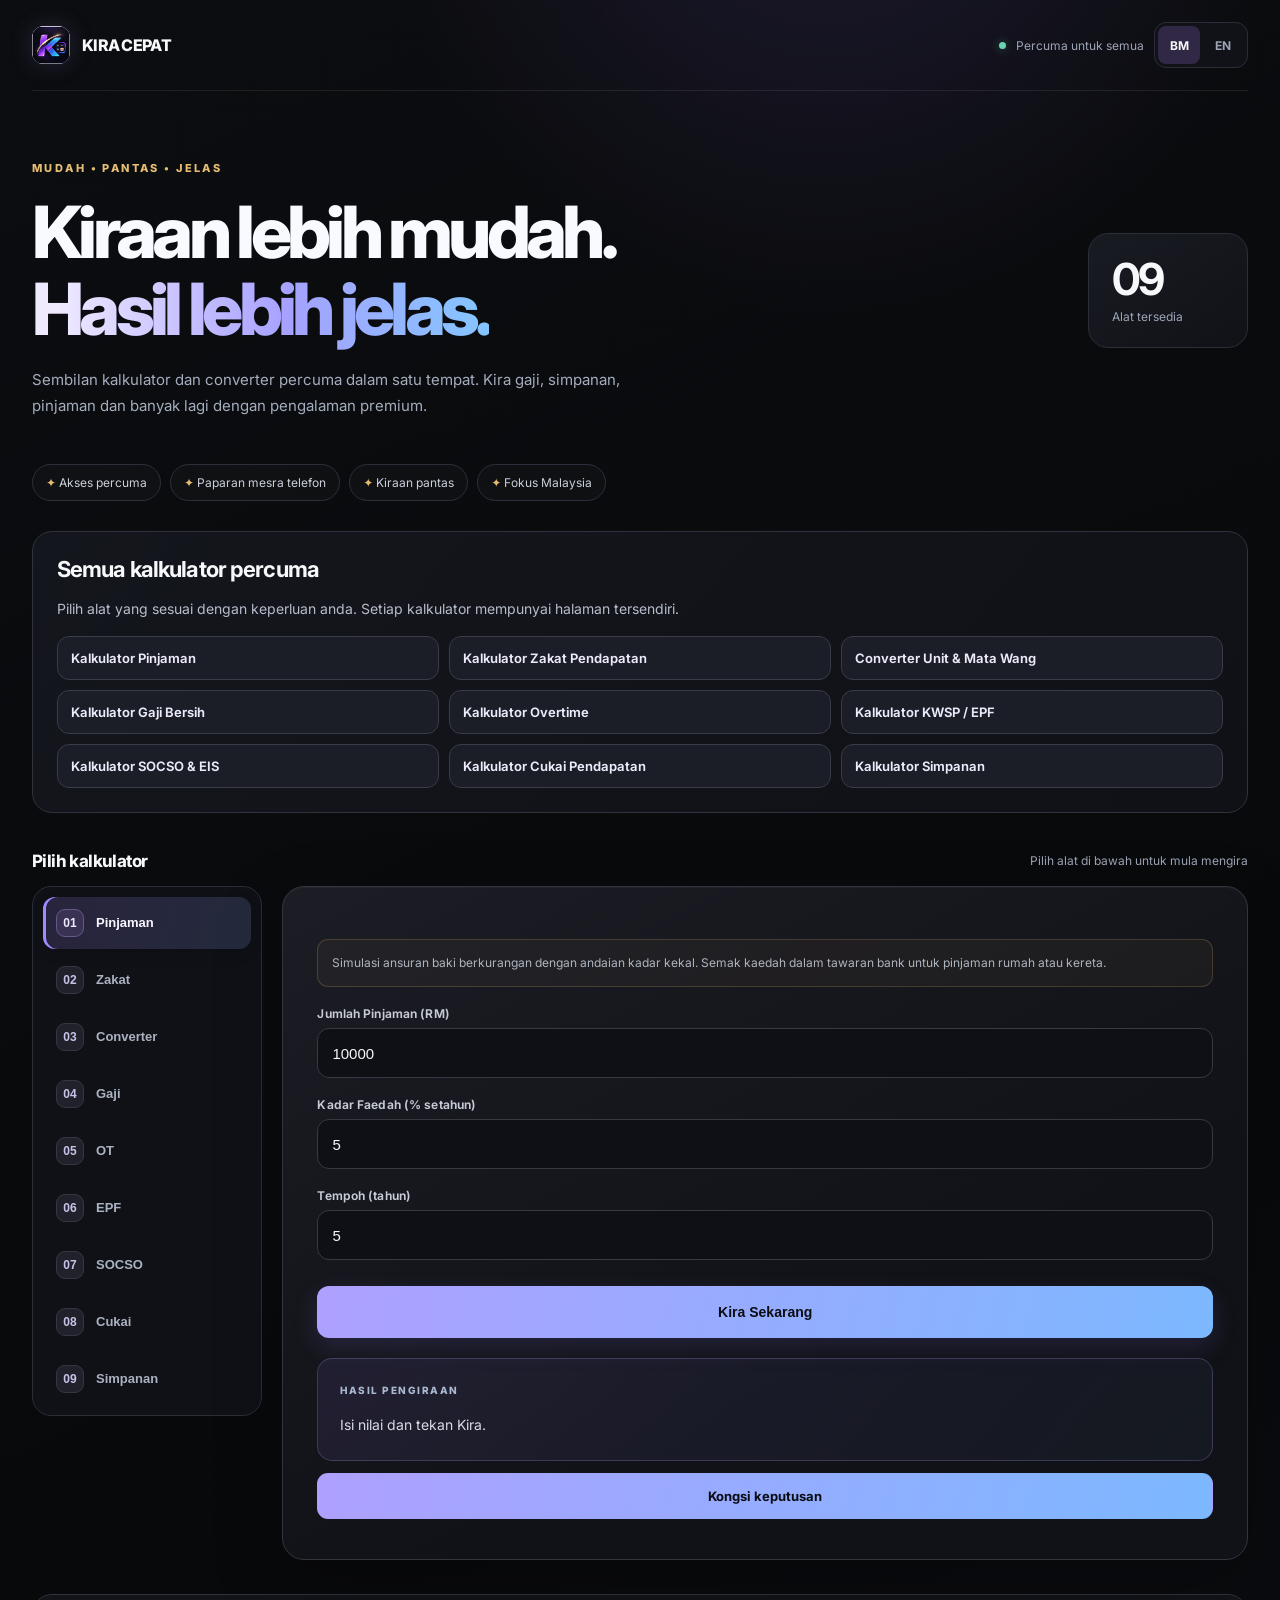
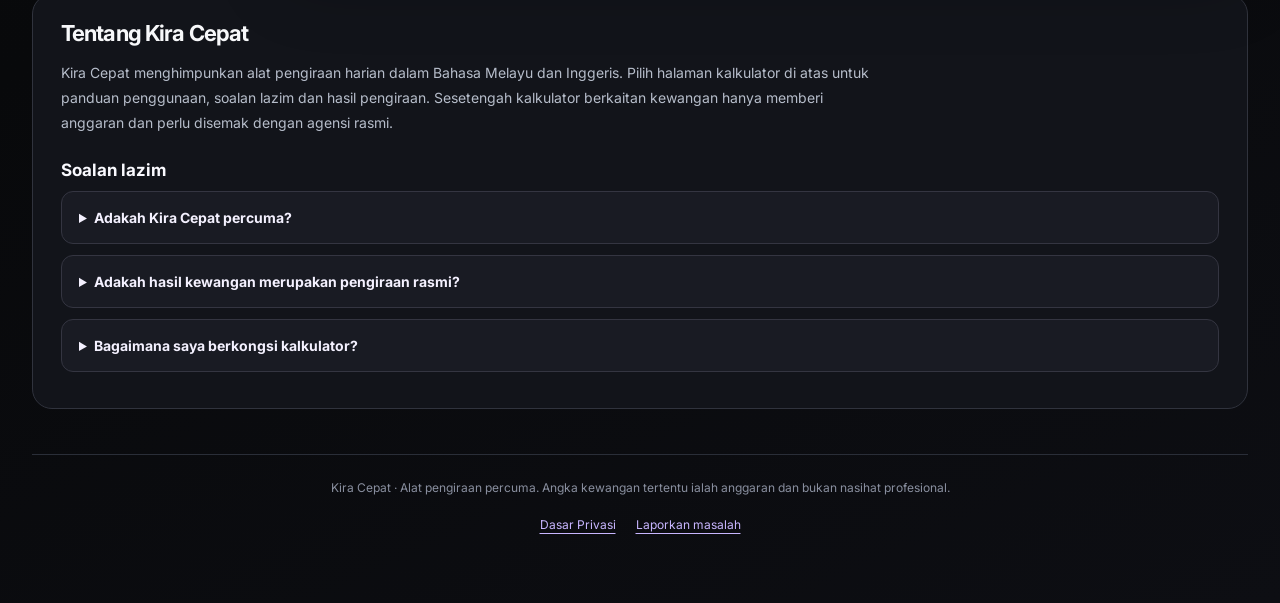
==== index.html @ 45f027a8 "Use full-width layout and add Malay and English interface" ====
<!DOCTYPE html>
<html lang="ms">
<head>
<meta charset="UTF-8">
<meta name="viewport" content="width=device-width, initial-scale=1.0">
<title>Kira Cepat – 9 Kalkulator Malaysia Percuma | Gaji, KWSP &amp; Zakat</title>
<meta name="description" content="Kira Cepat menyediakan sembilan kalkulator percuma untuk pinjaman, gaji, OT, KWSP, SOCSO/EIS, zakat, cukai, simpanan dan converter.">
<meta name="keywords" content="kalkulator pinjaman, kalkulator zakat, converter unit, tukar mata wang, kira cepat">
<meta name="google-site-verification" content="W0jRa2Sy0OZ_iIiEbsTv875YhH2PZyrsbzebYxs9F0s" />
<meta property="og:title" content="Kira Cepat – 9 Kalkulator Malaysia Percuma | Gaji, KWSP &amp; Zakat">
<meta property="og:description" content="Kira Cepat menyediakan sembilan kalkulator percuma untuk pinjaman, gaji, OT, KWSP, SOCSO/EIS, zakat, cukai, simpanan dan converter.">
<link rel="icon" type="image/png" sizes="64x64" href="favicon.png?v=2">
<link rel="apple-touch-icon" href="/favicon.png?v=2">

<meta name="theme-color" content="#08090b">
<link rel="preconnect" href="https://fonts.googleapis.com">
<link href="https://fonts.googleapis.com/css2?family=Inter:wght@400;600;700;800&display=swap" rel="stylesheet">
<style>
  * { box-sizing:border-box; }
  body { font-family:'Inter',system-ui,sans-serif; background: radial-gradient(1200px 600px at 20% -10%, #1e3a8a 0%, transparent 60%), radial-gradient(900px 500px at 90% 10%, #7c3aed 0%, transparent 55%), #0b1020; color:#e5e7eb; margin:0; min-height:100vh; padding:40px 20px; }
  .wrap { max-width:560px; margin:auto; }
  h1 { text-align:center; font-size:26px; font-weight:800; margin:0 0 6px; background:linear-gradient(90deg,#60a5fa,#a78bfa,#f472b6); -webkit-background-clip:text; background-clip:text; color:transparent; }
  .sub { text-align:center; color:#9ca3af; margin-bottom:20px; font-size:14px; }
  .tabs { display:flex; gap:6px; background:rgba(255,255,255,.05); padding:6px; border-radius:14px; margin-bottom:20px; backdrop-filter:blur(8px); flex-wrap:wrap; }
  .tab { flex:1; min-width:80px; background:transparent; color:#9ca3af; border:none; padding:9px 6px; border-radius:10px; cursor:pointer; font-weight:600; font-size:13px; transition:.2s; }
  .tab.active { background:linear-gradient(135deg,#3b82f6,#8b5cf6); color:#fff; box-shadow:0 4px 14px rgba(59,130,246,.4); }
  .card { background:rgba(255,255,255,.06); border:1px solid rgba(255,255,255,.1); padding:24px; border-radius:18px; backdrop-filter:blur(12px); box-shadow:0 20px 40px rgba(0,0,0,.3); }
  label { display:block; margin-top:12px; color:#cbd5e1; font-size:13px; font-weight:600; }
  input, select { width:100%; padding:11px 14px; border-radius:10px; border:1px solid rgba(255,255,255,.12); background:rgba(0,0,0,.3); color:#fff; margin-top:6px; font-size:15px; }
  input:focus, select:focus { outline:none; border-color:#60a5fa; box-shadow:0 0 0 3px rgba(96,165,250,.2); }
  button.calc { margin-top:18px; width:100%; background:linear-gradient(135deg,#22c55e,#16a34a); color:#fff; border:none; padding:13px; border-radius:12px; cursor:pointer; font-size:15px; font-weight:700; box-shadow:0 8px 20px rgba(34,197,94,.35); }
  .result { margin-top:18px; padding:16px; border-radius:12px; background:rgba(250,204,21,.08); border:1px solid rgba(250,204,21,.25); font-size:15px; line-height:1.7; }
  .result b { color:#facc15; font-size:20px; }
  .hidden { display:none; }
  .row { display:flex; gap:8px; }
  .row > * { flex:1; }
  footer { text-align:center; margin-top:30px; color:#64748b; font-size:12px; }

  .wrap { max-width:760px; }
  .tabs { gap:7px; }
  .tab { min-width:90px; flex:1 1 100px; min-height:42px; }
  .card h2 {font-size:18px; margin:0 0 10px; color:#f8fafc;}
  .v2-note {font-size:12px; line-height:1.65; color:#aebbd0; margin:16px 0 0;}
  .v2-note a {color:#93c5fd;}
  .error {color:#fca5a5;}
  .result strong {color:#fde68a;}
  @media(max-width:480px){body{padding:22px 12px}.card{padding:18px}.tabs{gap:5px}.tab{min-width:81px;font-size:12px;padding:10px 5px}}

  .v2-copy{margin-top:10px;display:inline-flex;align-items:center;justify-content:center;background:rgba(96,165,250,.14);border:1px solid rgba(96,165,250,.45);color:#bfdbfe;padding:10px 14px;border-radius:10px;font:600 13px Inter,system-ui,sans-serif;cursor:pointer;min-height:40px}
  .v2-copy:hover,.v2-copy:focus-visible{background:rgba(96,165,250,.25);outline:2px solid #60a5fa;outline-offset:2px}
  .tab:focus-visible,.calc:focus-visible{outline:2px solid #f8fafc;outline-offset:2px}
</style>
<link rel="stylesheet" href="premium-v3.css">
<link rel="stylesheet" href="premium-v3-1.css">
<link rel="canonical" href="https://openpdfstudio98.github.io/kira-cepat/">
<meta property="og:type" content="website">
<meta property="og:url" content="https://openpdfstudio98.github.io/kira-cepat/">
<meta name="robots" content="index,follow">
<link rel="stylesheet" href="seo-v4.css">
</head>
<body>
<div class="wrap">
<header class="topbar">
  <a href="./" class="brand" aria-label="Kira Cepat — halaman utama"><span class="brand-mark" aria-hidden="true"><img src="favicon.png?v=2" alt="" width="38" height="38" style="width:38px;height:38px;border-radius:12px;display:block"></span>KIRA CEPAT</a>
  <div class="topbar-right"><span class="status-dot" aria-hidden="true"></span> <span class="topbar-caption">Percuma untuk semua</span><div class="language-switch" role="group" aria-label="Bahasa paparan" data-language-switch hidden><button type="button" lang="ms" data-lang="ms" aria-pressed="true">BM</button><button type="button" lang="en" data-lang="en" aria-pressed="false">EN</button></div></div>
</header>
<section class="hero" aria-labelledby="hero-title">
  <div>
    <div class="eyebrow">MUDAH • PANTAS • JELAS</div>
    <h1 id="hero-title">Kiraan lebih mudah.<br><span>Hasil lebih jelas.</span></h1>
    <p class="sub">Sembilan kalkulator dan converter percuma dalam satu tempat. Kira gaji, simpanan, pinjaman dan banyak lagi dengan pengalaman premium.</p>
  </div>
  <aside class="hero-stats" aria-label="Jumlah kalkulator"><strong>09</strong><span>Alat tersedia</span></aside>
</section>
<div class="feature-strip" aria-label="Kelebihan"><span><b>✦</b> Akses percuma</span><span><b>✦</b> Paparan mesra telefon</span><span><b>✦</b> Kiraan pantas</span><span><b>✦</b> Fokus Malaysia</span></div>
<section class="seo-directory" aria-labelledby="tools-heading"><h2 id="tools-heading">Semua kalkulator percuma</h2><p>Pilih alat yang sesuai dengan keperluan anda. Setiap kalkulator mempunyai halaman tersendiri.</p><div class="seo-grid"><a href="kalkulator-pinjaman/">Kalkulator Pinjaman</a><a href="kalkulator-zakat-pendapatan/">Kalkulator Zakat Pendapatan</a><a href="converter-unit-mata-wang/">Converter Unit &amp; Mata Wang</a><a href="kalkulator-gaji-bersih/">Kalkulator Gaji Bersih</a><a href="kalkulator-overtime/">Kalkulator Overtime</a><a href="kalkulator-kwsp-epf/">Kalkulator KWSP / EPF</a><a href="kalkulator-socso-eis/">Kalkulator SOCSO &amp; EIS</a><a href="kalkulator-cukai-pendapatan/">Kalkulator Cukai Pendapatan</a><a href="kalkulator-simpanan/">Kalkulator Simpanan</a></div></section>
<div class="workspace-heading"><h2>Pilih kalkulator</h2><p>Pilih alat di bawah untuk mula mengira</p></div>
<main class="workspace">
<nav class="tabs" aria-label="Senarai kalkulator">
  <button type="button" class="tab active" onclick="show('loan')"><span class="tab-icon" aria-hidden="true">01</span>Pinjaman</button>
  <button type="button" class="tab" onclick="show('zakat')"><span class="tab-icon" aria-hidden="true">02</span>Zakat</button>
  <button type="button" class="tab" onclick="show('conv')"><span class="tab-icon" aria-hidden="true">03</span>Converter</button>
</nav>
<div class="workspace-content">

<div id="loan" class="card">
  <p class="v2-note">Simulasi ansuran baki berkurangan dengan andaian kadar kekal. Semak kaedah dalam tawaran bank untuk pinjaman rumah atau kereta.</p>
  <label>Jumlah Pinjaman (RM)</label>
  <input id="l_amt" type="number" value="10000">
  <label>Kadar Faedah (% setahun)</label>
  <input id="l_rate" type="number" value="5" step="0.1">
  <label>Tempoh (tahun)</label>
  <input id="l_years" type="number" value="5">
  <button class="calc" onclick="calcLoan()">Kira Sekarang</button>
  <div class="result" id="l_res">Isi nilai dan tekan Kira.</div>
</div>

<div id="zakat" class="card hidden">
  <label>Pendapatan Bulanan (RM)</label>
  <input id="z_inc" type="number" value="5000">
  <label>Nisab Tahunan (RM)</label>
  <input id="z_nisab" type="number" value="30686">
  <button class="calc" onclick="calcZakat()">Kira Zakat</button>
  <div class="result" id="z_res">Isi nilai dan tekan Kira.</div>
</div>

<div id="conv" class="card hidden">
  <label>Jenis</label>
  <select id="c_type">
    <option value="len">Panjang</option>
    <option value="wgt">Berat</option>
    <option value="tmp">Suhu</option>
    <option value="cur">Mata Wang</option>
  </select>
  <div class="row">
    <div>
      <label>Dari</label>
      <select id="c_from"></select>
    </div>
    <div>
      <label>Ke</label>
      <select id="c_to"></select>
    </div>
  </div>
  <label>Nilai</label>
  <input id="c_val" type="number" value="1">
  <button class="calc" onclick="calcConv()">Tukar</button>
  <div class="result" id="c_res">Isi nilai dan tekan Tukar.</div>
  <p class="v2-note" id="c_credit" hidden><a href="https://www.exchangerate-api.com">Rates By Exchange Rate API</a> · Kadar rujukan harian.</p>
</div>

</div>
</main>
<section class="seo-article"><h2>Tentang Kira Cepat</h2><p>Kira Cepat menghimpunkan alat pengiraan harian dalam Bahasa Melayu dan Inggeris. Pilih halaman kalkulator di atas untuk panduan penggunaan, soalan lazim dan hasil pengiraan. Sesetengah kalkulator berkaitan kewangan hanya memberi anggaran dan perlu disemak dengan agensi rasmi.</p><h3>Soalan lazim</h3><details><summary>Adakah Kira Cepat percuma?</summary><p>Ya, sembilan alat yang disenaraikan boleh digunakan tanpa bayaran.</p></details><details><summary>Adakah hasil kewangan merupakan pengiraan rasmi?</summary><p>Tidak semestinya. Kadar, kategori dan kelayakan sebenar boleh berbeza; semak sumber rasmi sebelum menggunakan angka untuk urusan penting.</p></details><details><summary>Bagaimana saya berkongsi kalkulator?</summary><p>Buka halaman kalkulator berkenaan dan salin alamat URL atau gunakan fungsi perkongsian yang tersedia.</p></details></section>
<footer>Kira Cepat · Alat pengiraan percuma. Angka kewangan tertentu ialah anggaran dan bukan nasihat profesional.<nav class="footer-links" aria-label="Maklumat laman"><a href="./privasi/">Dasar Privasi</a><a href="https://github.com/openpdfstudio98/kira-cepat/issues">Laporkan masalah</a></nav></footer>
</div>

<script>
function show(t){
  document.getElementById('loan').classList.toggle('hidden', t!=='loan');
  document.getElementById('zakat').classList.toggle('hidden', t!=='zakat');
  document.getElementById('conv').classList.toggle('hidden', t!=='conv');
  const tabs=document.querySelectorAll('.tab');
  tabs[0].classList.toggle('active', t==='loan');
  tabs[1].classList.toggle('active', t==='zakat');
  tabs[2].classList.toggle('active', t==='conv');
}
function calcLoan(){
  const P=+document.getElementById('l_amt').value;
  const r=+document.getElementById('l_rate').value/100/12;
  const n=+document.getElementById('l_years').value*12;
  if(!Number.isFinite(P)||!Number.isFinite(r)||!Number.isFinite(n)||P<=0||r<0||n<=0){ document.getElementById('l_res').textContent='Sila isi jumlah dan tempoh positif, serta kadar faedah tidak negatif.'; return; }
  const m = r===0 ? P/n : P*r*Math.pow(1+r,n)/(Math.pow(1+r,n)-1);
  const total=m*n;
  document.getElementById('l_res').innerHTML = 'Bayaran bulanan: <b>RM '+m.toFixed(2)+'</b><br>Jumlah bayar: RM '+total.toFixed(2)+'<br>Total faedah: RM '+(total-P).toFixed(2);
}
function calcZakat(){
  const inc=+document.getElementById('z_inc').value*12;
  const nisab=+document.getElementById('z_nisab').value;
  if(!Number.isFinite(inc)||!Number.isFinite(nisab)||inc<0||nisab<0){ document.getElementById('z_res').textContent='Sila isi nilai pendapatan dan nisab yang sah.'; return; }
  if(inc<nisab){ document.getElementById('z_res').innerHTML='Pendapatan tahunan kurang nisab. Tiada zakat pendapatan.'; return; }
  const zakat=inc*0.025;
  document.getElementById('z_res').innerHTML='Zakat pendapatan (2.5%): <b>RM '+zakat.toFixed(2)+'</b>';
}
</script>
<script src="calc-core-v45.js" defer></script>
<script src="legacy-v45.js" defer></script>
<script src="converter-v45.js" defer></script>
<script src="ultimate-v2.js" defer></script>
<script src="premium-v3-1.js" defer></script>
<script src="language.js" defer></script>
</body>
</html>
---- premium-v3.css ----
/* Kira Cepat Ultimate V3 — Premium Black Design System */
:root{color-scheme:dark;--kc-bg:#08090b;--kc-surface:#101217;--kc-surface2:#171a21;--kc-ink:#f7f8fa;--kc-muted:#9ca4b5;--kc-line:#2a2e38;--kc-accent:#9e8cff;--kc-accent2:#68b7ff;--kc-gold:#e5bd72}
*{box-sizing:border-box}
html{scroll-behavior:smooth}
body{margin:0;min-height:100vh;padding:0 clamp(24px,2.5vw,48px) 56px;background:radial-gradient(ellipse 45% 28% at 65% -8%,rgba(125,100,224,.16),transparent 80%),linear-gradient(155deg,#0c0d10 0%,#08090b 60%,#0d0e13 100%);color:var(--kc-ink);font-family:'Inter',system-ui,sans-serif;-webkit-font-smoothing:antialiased}
body:before{position:fixed;content:"";inset:0;pointer-events:none;opacity:.09;background-image:radial-gradient(rgba(255,255,255,.34) .5px,transparent .5px);background-size:9px 9px;mask-image:linear-gradient(to bottom,black,transparent 75%)}
.wrap{width:100%;max-width:none;margin:auto;position:relative}
.topbar{display:flex;align-items:center;justify-content:space-between;gap:20px;border-bottom:1px solid rgba(255,255,255,.085);padding:22px 0}
.brand{display:flex;align-items:center;gap:12px;text-decoration:none;color:var(--kc-ink);font-size:16px;font-weight:800;letter-spacing:-.045em}
.brand-mark{display:grid;place-items:center;height:38px;width:38px;border-radius:12px;color:#09090c;background:linear-gradient(145deg,#dfd7ff,#a2a2ff);font-size:21px;box-shadow:0 0 24px rgba(155,137,244,.18)}
.topbar-right{display:flex;align-items:center;gap:10px;color:var(--kc-muted);font-size:12px}
.status-dot{height:7px;width:7px;border-radius:50%;background:#67d5ae;box-shadow:0 0 10px rgba(103,213,174,.42)}
.topbar-tag{border:1px solid var(--kc-line);border-radius:100px;padding:8px 12px;color:#c3c8d3}
.hero{padding:70px 0 44px;display:grid;grid-template-columns:minmax(0,1fr) auto;gap:20px;align-items:center}
.eyebrow{text-transform:uppercase;font-size:11px;font-weight:800;letter-spacing:.22em;color:var(--kc-gold);margin-bottom:18px}
h1{margin:0;max-width:780px;font-size:clamp(40px,6vw,72px);font-weight:800;line-height:1.07;letter-spacing:-.065em;text-align:left;color:#f9faff;background:none;-webkit-text-fill-color:initial}
h1 span{background:linear-gradient(90deg,#f0eaff 5%,#a6a1ff 56%,#84c6ff);background-clip:text;-webkit-background-clip:text;-webkit-text-fill-color:transparent}
.sub{margin:20px 0 0;max-width:590px;color:#a4adbd;font-size:15px;line-height:1.75;text-align:left}
.hero-stats{min-width:160px;display:flex;flex-direction:column;align-items:flex-start;gap:8px;padding:23px;border-radius:20px;border:1px solid var(--kc-line);background:linear-gradient(145deg,#191b23,#111217)}
.hero-stats strong{font-size:44px;letter-spacing:-.06em;line-height:1;color:var(--kc-ink)}
.hero-stats span{color:var(--kc-muted);font-size:12px}
.feature-strip{display:flex;flex-wrap:wrap;gap:9px;margin-bottom:30px}
.feature-strip span{padding:10px 13px;border-radius:100px;border:1px solid #2c303b;background:rgba(255,255,255,.025);font-size:12px;color:#cbd0dc}
.feature-strip b{color:var(--kc-gold);font-weight:800}
.workspace-heading{display:flex;align-items:center;justify-content:space-between;gap:12px;margin:0 0 15px}
.workspace-heading h2{font-size:17px;font-weight:750;letter-spacing:-.035em;margin:0}
.workspace-heading p{font-size:12px;color:var(--kc-muted);margin:0}
.workspace{display:grid;grid-template-columns:clamp(220px,18vw,300px) minmax(0,1fr);gap:20px;align-items:start}
.tabs{display:flex;flex-direction:column;flex-wrap:nowrap;gap:5px;position:sticky;top:18px;margin:0;padding:10px;border-radius:19px;border:1px solid var(--kc-line);background:rgba(17,19,25,.94);backdrop-filter:blur(18px)}
.tab{display:flex;align-items:center;gap:12px;flex:initial;min-width:0;width:100%;min-height:48px;padding:12px 13px;border:none;border-radius:12px;color:#aab2c0;background:transparent;font-size:13px;font-weight:650;text-align:left;cursor:pointer;transition:background .18s ease,color .18s ease,transform .18s ease,box-shadow .18s ease}
.tab:hover{color:#f5f5fa;background:#23252f;transform:translateX(2px)}
.tab.active{background:linear-gradient(100deg,#28243d,#242a3c);color:#f8f7ff;box-shadow:inset 3px 0 0 var(--kc-accent),0 5px 14px rgba(0,0,0,.12)}
.tab-icon{display:grid;place-items:center;width:28px;height:28px;flex:none;border:1px solid #373743;background:#21212b;border-radius:9px;color:#c6c3e8;font-weight:800;font-size:12px}
.tab.active .tab-icon{color:#efebff;background:#393253;border-color:#65598c}
.workspace-content{min-width:0}
.card{min-height:420px;border-radius:22px;padding:32px 34px 30px;background:linear-gradient(152deg,rgba(29,30,38,.96),rgba(17,18,23,.99) 66%);border:1px solid #34343d;box-shadow:0 24px 70px rgba(0,0,0,.22),inset 0 1px 0 rgba(255,255,255,.04);backdrop-filter:none;animation:kcEnter .28s ease both}
.card.hidden{display:none}
.card h2{font-size:24px;letter-spacing:-.05em;line-height:1.25;margin:0 0 22px;color:#f8f8fc}
.card label{font-size:12px;letter-spacing:.01em;color:#c7cbd6;margin-top:19px;margin-bottom:7px;font-weight:650}
.card input,.card select{appearance:auto;display:block;width:100%;min-height:50px;border:1px solid #353943;border-radius:12px;padding:12px 14px;margin:0;background:#0e1015;color:#f7f8fb;font-size:15px;transition:border-color .2s ease,box-shadow .2s ease}
.card input:hover,.card select:hover{border-color:#535564}
.card input:focus-visible,.card select:focus-visible{outline:none;border-color:#9c8fe9;box-shadow:0 0 0 3px rgba(158,140,255,.17)}
.card .row{gap:14px}
.card button.calc{width:100%;min-height:52px;margin-top:26px;border:none;border-radius:12px;background:linear-gradient(105deg,#aea0ff,#7cb8ff);color:#0b0d13;font-size:14px;font-weight:800;cursor:pointer;box-shadow:0 9px 25px rgba(123,114,229,.17);transition:transform .16s ease,filter .16s ease,box-shadow .16s ease}
.card button.calc:hover{filter:brightness(1.1);transform:translateY(-1px);box-shadow:0 14px 30px rgba(123,114,229,.22)}
.card button.calc:active{transform:translateY(1px)}
.result{position:relative;overflow-wrap:anywhere;margin-top:20px;padding:22px;border-radius:15px;background:linear-gradient(130deg,rgba(145,120,239,.10),rgba(100,160,229,.05));border:1px solid rgba(160,151,226,.25);font-size:14px;line-height:1.95;color:#d8dce7}
.result:before{content:"HASIL PENGIRAAN";display:block;font-size:10px;font-weight:800;letter-spacing:.15em;color:#aab9d2;margin-bottom:10px}
.result b{display:inline-block;color:#f7f2ff;font-weight:800;font-size:clamp(20px,3.1vw,28px);letter-spacing:-.035em}
.result strong{color:#c5baff}
.card .v2-note{padding:13px 14px;border-radius:11px;border:1px solid rgba(226,185,115,.20);background:rgba(226,185,115,.045);color:#adb4c0;font-size:12px;line-height:1.7;margin:20px 0 0}
.v2-note a{color:#c8b6ff;text-underline-offset:3px}
.v2-copy{width:100%;margin-top:12px;padding:12px 14px;min-height:44px;border:1px solid #424557;border-radius:11px;background:#232430;color:#dedafc;font-size:13px;font-weight:700;cursor:pointer;transition:background .2s ease}
.v2-copy:hover{background:#343147}
.error{color:#ffadb8}
button:focus-visible,.tab:focus-visible,.calc:focus-visible,.v2-copy:focus-visible{outline:2px solid #c3b6ff;outline-offset:3px}
footer{border-top:1px solid var(--kc-line);padding-top:25px;margin-top:45px;font-size:12px;color:#898f9f;text-align:center}
@keyframes kcEnter{from{opacity:.5;transform:translateY(8px)}to{opacity:1;transform:translateY(0)}}
@media(max-width:900px){.hero{padding:52px 0 34px}.workspace{grid-template-columns:210px minmax(0,1fr)}.card{padding:27px}.tabs{top:12px}.hero-stats{min-width:130px}}
@media(max-width:690px){body{padding:0 15px 36px}.topbar{padding:18px 0}.topbar-tag{display:none}.hero{grid-template-columns:1fr;padding:42px 0 28px}.hero-stats{flex-direction:row;align-items:baseline;justify-content:space-between;padding:15px 18px;max-width:240px}.hero-stats strong{font-size:29px}h1{font-size:clamp(39px,10vw,56px)}.sub{font-size:14px;margin-top:14px}.feature-strip{margin-bottom:25px}.workspace-heading{align-items:flex-start;flex-direction:column}.workspace{display:block}.tabs{position:relative;top:auto;display:flex;flex-direction:row;overflow-x:auto;flex-wrap:nowrap;gap:7px;margin:0 0 16px;padding:8px;scroll-snap-type:x proximity;scrollbar-width:thin}.tab{flex:0 0 auto;width:auto;min-width:96px;min-height:46px;padding:10px;scroll-snap-align:start;justify-content:center;white-space:nowrap}.tab:hover{transform:none}.tab-icon{width:24px;height:24px}.card{padding:23px 20px;min-height:360px}.card h2{font-size:22px}.row{flex-direction:column}.row > *{min-width:0}}
@media(max-width:360px){body{padding-left:11px;padding-right:11px}.card{padding:20px 15px}.topbar-right{font-size:11px}.brand{font-size:14px}.tab{min-width:90px}}
@media(prefers-reduced-motion:reduce){html{scroll-behavior:auto}.card{animation:none}*,*:before,*:after{transition:none!important}}
---- premium-v3-1.css ----
/* Ultimate V3.1: share utilities + small-screen refinements */
.v31-actions{display:flex;gap:10px;flex-wrap:wrap;align-items:stretch;margin-top:12px}
.v31-actions .v2-copy,.v31-share{flex:1 1 180px;min-height:46px;margin:0;border-radius:11px;padding:11px 15px;font:700 13px 'Inter',system-ui,sans-serif;cursor:pointer;transition:background .2s ease,transform .2s ease}
.v31-share{background:linear-gradient(105deg,#aea0ff,#7cb8ff);color:#090c12;border:1px solid transparent}
.v31-share:hover{filter:brightness(1.08);transform:translateY(-1px)}
.v31-action-status{flex:1 0 100%;font-size:12px;color:#bfb2ff;min-height:0}
.tab[aria-current="true"]{background:linear-gradient(100deg,#28243d,#242a3c);color:#f8f7ff}
.workspace-heading{scroll-margin-top:12px}
@media(max-width:690px){
 .tabs{scroll-padding:8px}
 .tab{min-height:48px}
 .v31-actions{flex-direction:column}
 .v31-actions .v2-copy,.v31-actions .v31-share{flex:initial;width:100%;min-height:46px}
}
@media(prefers-reduced-motion:reduce){.v31-actions button{transform:none!important}}

/* Ultimate V5: keep every calculator visible at mobile widths. */
.footer-links{display:flex;flex-wrap:wrap;justify-content:center;gap:8px 20px;margin-top:8px}
.footer-links a{display:inline-flex;align-items:center;min-height:44px;color:#c8b6ff;text-underline-offset:4px}
@media(max-width:690px){
 .tabs{display:grid;grid-template-columns:repeat(3,minmax(0,1fr));overflow:visible}
 .tabs .tab{width:100%;min-width:0;min-height:52px;gap:5px;padding:7px 4px;white-space:normal;text-align:center;overflow-wrap:anywhere;font-size:12px}
 .tabs .tab-icon{width:21px;height:21px;font-size:10px}
 .card input,.card select{font-size:16px}
}
@media(max-width:350px){
 .tabs .tab{flex-direction:column}
}

.language-switch{display:inline-flex;flex:none;align-items:center;gap:2px;padding:3px;border:1px solid var(--kc-line);border-radius:12px;background:var(--kc-surface)}
.language-switch[hidden]{display:none}
.language-switch button{min-width:42px;min-height:38px;padding:4px 8px;border:0;border-radius:8px;background:none;color:var(--kc-muted);font:700 12px Inter,system-ui,sans-serif;cursor:pointer}
.language-switch button[aria-pressed="true"]{background:#302845;color:var(--kc-ink)}
html[lang="en"] .result::before{content:"CALCULATION RESULT"}
@media(min-width:1200px){.seo-article p,.seo-article li{max-width:90ch}}
@media(max-width:480px){.topbar-right .topbar-caption,.topbar-right .status-dot{display:none}}
---- seo-v4.css ----
/* Ultimate V4 SEO layout, retaining premium black */
.seo-directory{margin:26px 0 38px;padding:24px;border:1px solid #30333d;border-radius:20px;background:linear-gradient(130deg,#14161d,#101116)}
.seo-directory h2,.seo-article h2{font-size:22px;letter-spacing:-.04em;margin:0 0 10px}
.seo-directory p,.seo-article p,.seo-article li{font-size:14px;line-height:1.8;color:#b6bdca}
.seo-grid{display:grid;grid-template-columns:repeat(3,minmax(0,1fr));gap:10px;margin-top:15px}
.seo-grid a,.seo-related a{display:block;border:1px solid #383b48;background:#1b1e27;border-radius:12px;padding:13px;color:#ebeafa;text-decoration:none;font-size:13px;font-weight:650}
.seo-grid a:hover,.seo-grid a:focus-visible,.seo-related a:hover,.seo-related a:focus-visible{border-color:#a799ff;color:white;background:#28253b;outline-offset:3px}
.seo-grid a[aria-current="page"]{border-color:#9c8af5;background:#302845}
.seo-article{margin:34px 0 0;padding:25px 28px;background:#12141a;border:1px solid #30333d;border-radius:20px}
.seo-article h3{font-size:17px;margin:24px 0 6px;color:#fafaff}
.seo-article a{color:#b9adff}
.seo-article details{margin:11px 0;border:1px solid #343541;border-radius:12px;padding:15px 17px;background:#191b23}
.seo-article summary{cursor:pointer;color:#f4f1ff;font-weight:700;font-size:14px;line-height:1.5}
.seo-article details p{margin:10px 0 0}
.seo-related{display:grid;grid-template-columns:repeat(2,minmax(0,1fr));gap:10px;margin-top:14px}
.seo-breadcrumbs{font-size:12px;color:#b4aecf;margin:20px 0 6px}
.seo-breadcrumbs a{color:#c6bafe}
.seo-disclaimer{border-left:3px solid #e5bd72;padding:11px 14px;background:#211d1d}
@media(max-width:690px){.seo-grid{grid-template-columns:repeat(2,minmax(0,1fr))}.seo-article,.seo-directory{padding:18px 16px}.seo-related{grid-template-columns:1fr}}
@media(max-width:350px){.seo-grid{grid-template-columns:1fr}}
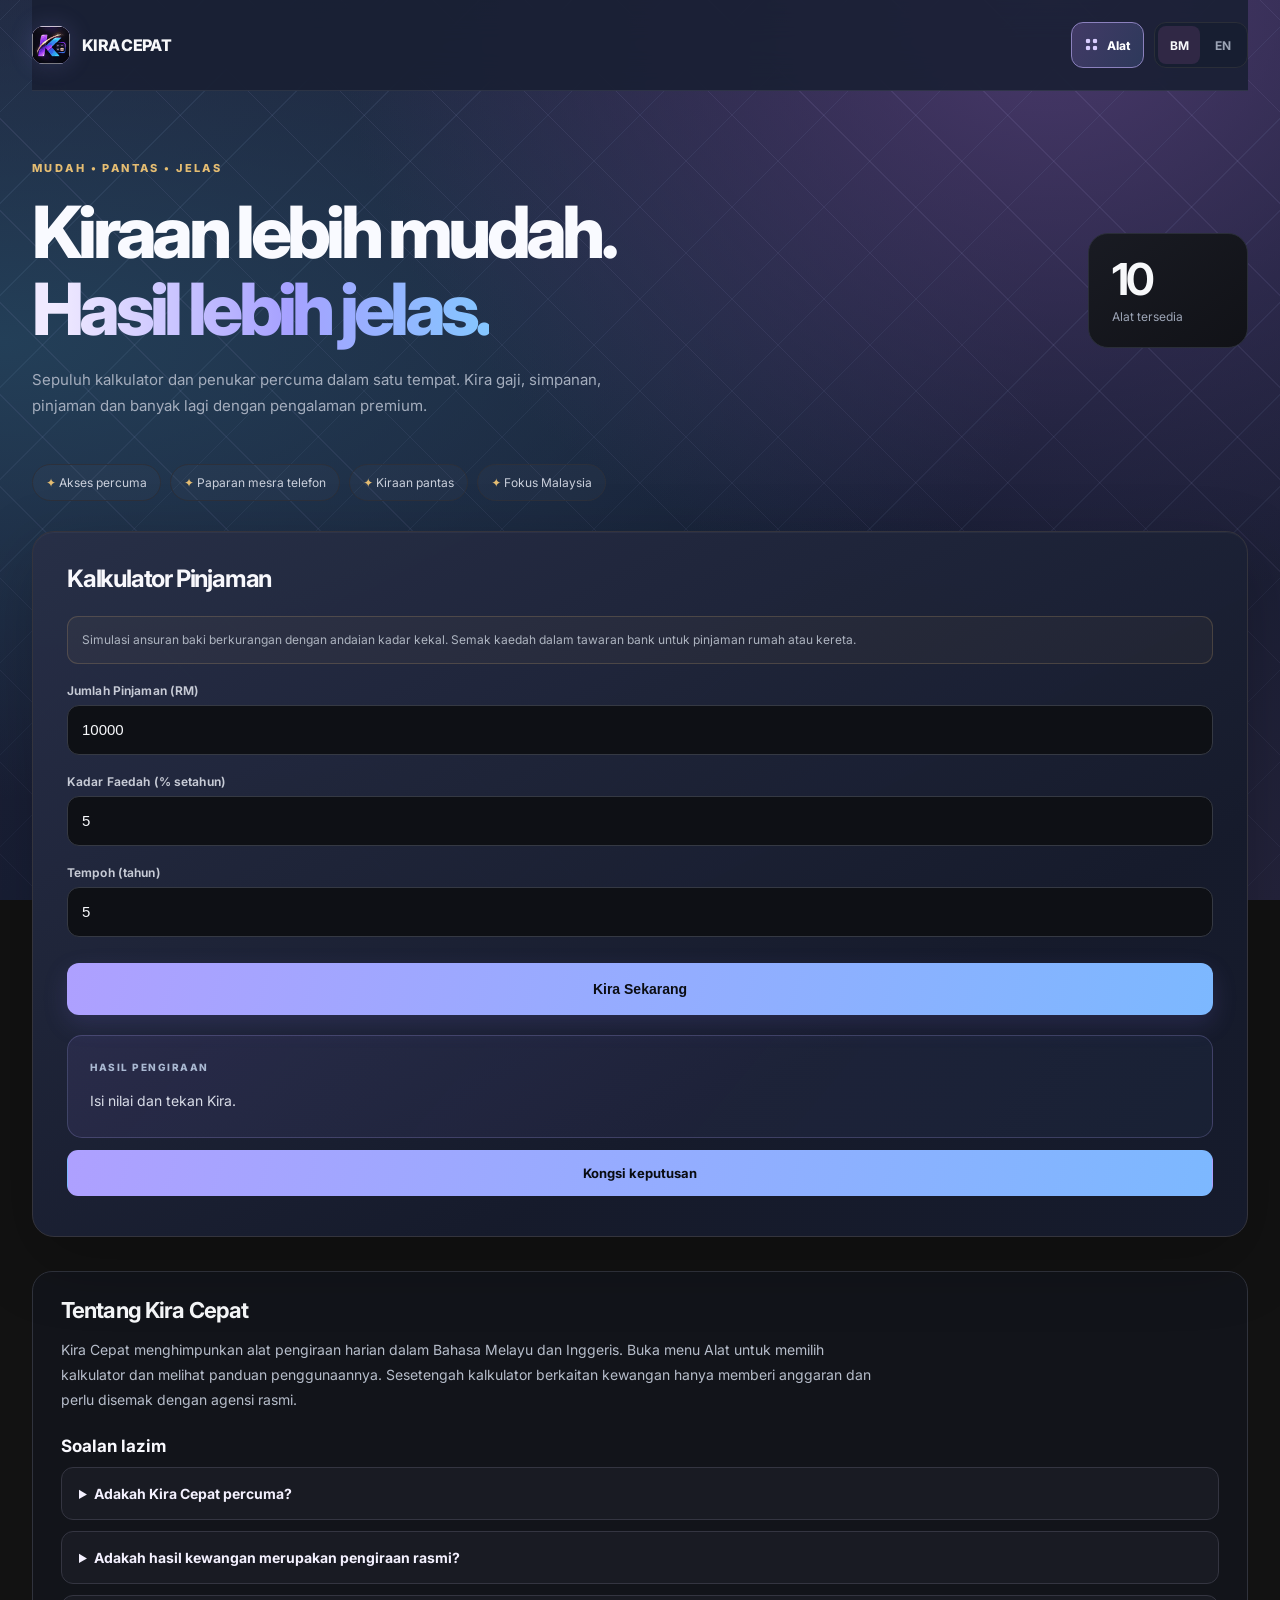
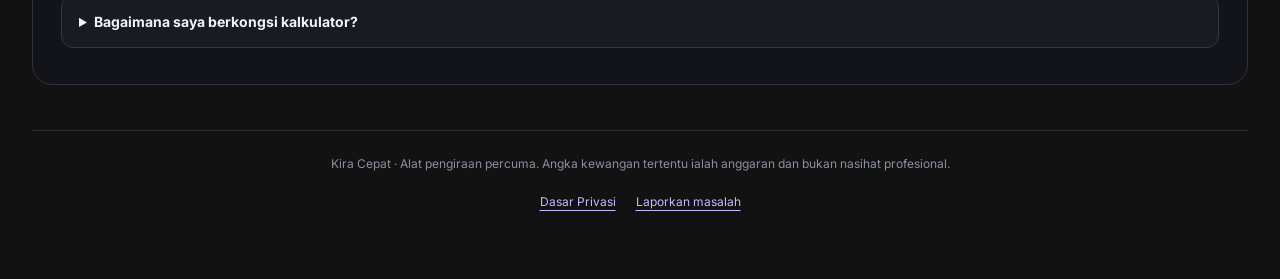
==== commit 4c753e1d: "Split converters and consolidate tools in one premium launcher" ====
--- a/index.html
+++ b/index.html
@@ -3,12 +3,12 @@
 <head>
 <meta charset="UTF-8">
 <meta name="viewport" content="width=device-width, initial-scale=1.0">
-<title>Kira Cepat – 9 Kalkulator Malaysia Percuma | Gaji, KWSP &amp; Zakat</title>
-<meta name="description" content="Kira Cepat menyediakan sembilan kalkulator percuma untuk pinjaman, gaji, OT, KWSP, SOCSO/EIS, zakat, cukai, simpanan dan converter.">
-<meta name="keywords" content="kalkulator pinjaman, kalkulator zakat, converter unit, tukar mata wang, kira cepat">
+<title>Kira Cepat – 10 Alat Percuma Malaysia | Gaji, KWSP &amp; Zakat</title>
+<meta name="description" content="Kira Cepat menyediakan sepuluh alat percuma untuk pinjaman, gaji, OT, KWSP, SOCSO/EIS, zakat, cukai, simpanan dan converter.">
+<meta name="keywords" content="kalkulator pinjaman, kalkulator zakat, penukar unit, tukar mata wang, kira cepat">
 <meta name="google-site-verification" content="W0jRa2Sy0OZ_iIiEbsTv875YhH2PZyrsbzebYxs9F0s" />
-<meta property="og:title" content="Kira Cepat – 9 Kalkulator Malaysia Percuma | Gaji, KWSP &amp; Zakat">
-<meta property="og:description" content="Kira Cepat menyediakan sembilan kalkulator percuma untuk pinjaman, gaji, OT, KWSP, SOCSO/EIS, zakat, cukai, simpanan dan converter.">
+<meta property="og:title" content="Kira Cepat – 10 Alat Percuma Malaysia | Gaji, KWSP &amp; Zakat">
+<meta property="og:description" content="Kira Cepat menyediakan sepuluh alat percuma untuk pinjaman, gaji, OT, KWSP, SOCSO/EIS, zakat, cukai, simpanan dan converter.">
 <link rel="icon" type="image/png" sizes="64x64" href="favicon.png?v=2">
 <link rel="apple-touch-icon" href="/favicon.png?v=2">
 
@@ -62,28 +62,22 @@
 <div class="wrap">
 <header class="topbar">
   <a href="./" class="brand" aria-label="Kira Cepat — halaman utama"><span class="brand-mark" aria-hidden="true"><img src="favicon.png?v=2" alt="" width="38" height="38" style="width:38px;height:38px;border-radius:12px;display:block"></span>KIRA CEPAT</a>
-  <div class="topbar-right"><span class="status-dot" aria-hidden="true"></span> <span class="topbar-caption">Percuma untuk semua</span><div class="language-switch" role="group" aria-label="Bahasa paparan" data-language-switch hidden><button type="button" lang="ms" data-lang="ms" aria-pressed="true">BM</button><button type="button" lang="en" data-lang="en" aria-pressed="false">EN</button></div></div>
+  <div class="topbar-right"><details class="tools-menu"><summary class="tools-trigger"><span class="tools-icon" aria-hidden="true"></span><span>Alat</span></summary><nav class="tools-panel seo-grid" aria-label="Senarai kalkulator"><a href="kalkulator-pinjaman/" data-tool="loan" aria-current="page">Kalkulator Pinjaman</a><a href="kalkulator-zakat-pendapatan/" data-tool="zakat">Kalkulator Zakat Pendapatan</a><a href="converter-unit-mata-wang/" data-tool="conv">Penukar Unit</a><a href="penukar-mata-wang/" data-tool="currency">Penukar Mata Wang</a><a href="kalkulator-gaji-bersih/" data-tool="salary">Kalkulator Gaji Bersih</a><a href="kalkulator-overtime/" data-tool="ot">Kalkulator Overtime</a><a href="kalkulator-kwsp-epf/" data-tool="epf">Kalkulator KWSP / EPF</a><a href="kalkulator-socso-eis/" data-tool="socso">Kalkulator SOCSO &amp; EIS</a><a href="kalkulator-cukai-pendapatan/" data-tool="tax">Kalkulator Cukai Pendapatan</a><a href="kalkulator-simpanan/" data-tool="savings">Kalkulator Simpanan</a></nav></details><div class="language-switch" role="group" aria-label="Bahasa paparan" data-language-switch hidden><button type="button" lang="ms" data-lang="ms" aria-pressed="true">BM</button><button type="button" lang="en" data-lang="en" aria-pressed="false">EN</button></div></div>
 </header>
 <section class="hero" aria-labelledby="hero-title">
   <div>
     <div class="eyebrow">MUDAH • PANTAS • JELAS</div>
     <h1 id="hero-title">Kiraan lebih mudah.<br><span>Hasil lebih jelas.</span></h1>
-    <p class="sub">Sembilan kalkulator dan converter percuma dalam satu tempat. Kira gaji, simpanan, pinjaman dan banyak lagi dengan pengalaman premium.</p>
+    <p class="sub">Sepuluh kalkulator dan penukar percuma dalam satu tempat. Kira gaji, simpanan, pinjaman dan banyak lagi dengan pengalaman premium.</p>
   </div>
-  <aside class="hero-stats" aria-label="Jumlah kalkulator"><strong>09</strong><span>Alat tersedia</span></aside>
+  <aside class="hero-stats" aria-label="Jumlah kalkulator"><strong>10</strong><span>Alat tersedia</span></aside>
 </section>
 <div class="feature-strip" aria-label="Kelebihan"><span><b>✦</b> Akses percuma</span><span><b>✦</b> Paparan mesra telefon</span><span><b>✦</b> Kiraan pantas</span><span><b>✦</b> Fokus Malaysia</span></div>
-<section class="seo-directory" aria-labelledby="tools-heading"><h2 id="tools-heading">Semua kalkulator percuma</h2><p>Pilih alat yang sesuai dengan keperluan anda. Setiap kalkulator mempunyai halaman tersendiri.</p><div class="seo-grid"><a href="kalkulator-pinjaman/">Kalkulator Pinjaman</a><a href="kalkulator-zakat-pendapatan/">Kalkulator Zakat Pendapatan</a><a href="converter-unit-mata-wang/">Converter Unit &amp; Mata Wang</a><a href="kalkulator-gaji-bersih/">Kalkulator Gaji Bersih</a><a href="kalkulator-overtime/">Kalkulator Overtime</a><a href="kalkulator-kwsp-epf/">Kalkulator KWSP / EPF</a><a href="kalkulator-socso-eis/">Kalkulator SOCSO &amp; EIS</a><a href="kalkulator-cukai-pendapatan/">Kalkulator Cukai Pendapatan</a><a href="kalkulator-simpanan/">Kalkulator Simpanan</a></div></section>
-<div class="workspace-heading"><h2>Pilih kalkulator</h2><p>Pilih alat di bawah untuk mula mengira</p></div>
 <main class="workspace">
-<nav class="tabs" aria-label="Senarai kalkulator">
-  <button type="button" class="tab active" onclick="show('loan')"><span class="tab-icon" aria-hidden="true">01</span>Pinjaman</button>
-  <button type="button" class="tab" onclick="show('zakat')"><span class="tab-icon" aria-hidden="true">02</span>Zakat</button>
-  <button type="button" class="tab" onclick="show('conv')"><span class="tab-icon" aria-hidden="true">03</span>Converter</button>
-</nav>
 <div class="workspace-content">
 
 <div id="loan" class="card">
+  <h2>Kalkulator Pinjaman</h2>
   <p class="v2-note">Simulasi ansuran baki berkurangan dengan andaian kadar kekal. Semak kaedah dalam tawaran bank untuk pinjaman rumah atau kereta.</p>
   <label>Jumlah Pinjaman (RM)</label>
   <input id="l_amt" type="number" value="10000">
@@ -96,6 +90,7 @@
 </div>
 
 <div id="zakat" class="card hidden">
+  <h2>Kalkulator Zakat Pendapatan</h2>
   <label>Pendapatan Bulanan (RM)</label>
   <input id="z_inc" type="number" value="5000">
   <label>Nisab Tahunan (RM)</label>
@@ -105,13 +100,13 @@
 </div>
 
 <div id="conv" class="card hidden">
+  <h2>Penukar Unit</h2>
   <label>Jenis</label>
   <select id="c_type">
     <option value="len">Panjang</option>
     <option value="wgt">Berat</option>
     <option value="tmp">Suhu</option>
-    <option value="cur">Mata Wang</option>
-  </select>
+    </select>
   <div class="row">
     <div>
       <label>Dari</label>
@@ -124,45 +119,16 @@
   </div>
   <label>Nilai</label>
   <input id="c_val" type="number" value="1">
-  <button class="calc" onclick="calcConv()">Tukar</button>
+  <button class="calc" id="btn_unit">Tukar</button>
   <div class="result" id="c_res">Isi nilai dan tekan Tukar.</div>
-  <p class="v2-note" id="c_credit" hidden><a href="https://www.exchangerate-api.com">Rates By Exchange Rate API</a> · Kadar rujukan harian.</p>
 </div>
 
 </div>
 </main>
-<section class="seo-article"><h2>Tentang Kira Cepat</h2><p>Kira Cepat menghimpunkan alat pengiraan harian dalam Bahasa Melayu dan Inggeris. Pilih halaman kalkulator di atas untuk panduan penggunaan, soalan lazim dan hasil pengiraan. Sesetengah kalkulator berkaitan kewangan hanya memberi anggaran dan perlu disemak dengan agensi rasmi.</p><h3>Soalan lazim</h3><details><summary>Adakah Kira Cepat percuma?</summary><p>Ya, sembilan alat yang disenaraikan boleh digunakan tanpa bayaran.</p></details><details><summary>Adakah hasil kewangan merupakan pengiraan rasmi?</summary><p>Tidak semestinya. Kadar, kategori dan kelayakan sebenar boleh berbeza; semak sumber rasmi sebelum menggunakan angka untuk urusan penting.</p></details><details><summary>Bagaimana saya berkongsi kalkulator?</summary><p>Buka halaman kalkulator berkenaan dan salin alamat URL atau gunakan fungsi perkongsian yang tersedia.</p></details></section>
+<section class="seo-article"><h2>Tentang Kira Cepat</h2><p>Kira Cepat menghimpunkan alat pengiraan harian dalam Bahasa Melayu dan Inggeris. Buka menu Alat untuk memilih kalkulator dan melihat panduan penggunaannya. Sesetengah kalkulator berkaitan kewangan hanya memberi anggaran dan perlu disemak dengan agensi rasmi.</p><h3>Soalan lazim</h3><details><summary>Adakah Kira Cepat percuma?</summary><p>Ya, kesemua sepuluh alat boleh digunakan tanpa bayaran.</p></details><details><summary>Adakah hasil kewangan merupakan pengiraan rasmi?</summary><p>Tidak semestinya. Kadar, kategori dan kelayakan sebenar boleh berbeza; semak sumber rasmi sebelum menggunakan angka untuk urusan penting.</p></details><details><summary>Bagaimana saya berkongsi kalkulator?</summary><p>Buka halaman kalkulator berkenaan dan salin alamat URL atau gunakan fungsi perkongsian yang tersedia.</p></details></section>
 <footer>Kira Cepat · Alat pengiraan percuma. Angka kewangan tertentu ialah anggaran dan bukan nasihat profesional.<nav class="footer-links" aria-label="Maklumat laman"><a href="./privasi/">Dasar Privasi</a><a href="https://github.com/openpdfstudio98/kira-cepat/issues">Laporkan masalah</a></nav></footer>
 </div>
 
-<script>
-function show(t){
-  document.getElementById('loan').classList.toggle('hidden', t!=='loan');
-  document.getElementById('zakat').classList.toggle('hidden', t!=='zakat');
-  document.getElementById('conv').classList.toggle('hidden', t!=='conv');
-  const tabs=document.querySelectorAll('.tab');
-  tabs[0].classList.toggle('active', t==='loan');
-  tabs[1].classList.toggle('active', t==='zakat');
-  tabs[2].classList.toggle('active', t==='conv');
-}
-function calcLoan(){
-  const P=+document.getElementById('l_amt').value;
-  const r=+document.getElementById('l_rate').value/100/12;
-  const n=+document.getElementById('l_years').value*12;
-  if(!Number.isFinite(P)||!Number.isFinite(r)||!Number.isFinite(n)||P<=0||r<0||n<=0){ document.getElementById('l_res').textContent='Sila isi jumlah dan tempoh positif, serta kadar faedah tidak negatif.'; return; }
-  const m = r===0 ? P/n : P*r*Math.pow(1+r,n)/(Math.pow(1+r,n)-1);
-  const total=m*n;
-  document.getElementById('l_res').innerHTML = 'Bayaran bulanan: <b>RM '+m.toFixed(2)+'</b><br>Jumlah bayar: RM '+total.toFixed(2)+'<br>Total faedah: RM '+(total-P).toFixed(2);
-}
-function calcZakat(){
-  const inc=+document.getElementById('z_inc').value*12;
-  const nisab=+document.getElementById('z_nisab').value;
-  if(!Number.isFinite(inc)||!Number.isFinite(nisab)||inc<0||nisab<0){ document.getElementById('z_res').textContent='Sila isi nilai pendapatan dan nisab yang sah.'; return; }
-  if(inc<nisab){ document.getElementById('z_res').innerHTML='Pendapatan tahunan kurang nisab. Tiada zakat pendapatan.'; return; }
-  const zakat=inc*0.025;
-  document.getElementById('z_res').innerHTML='Zakat pendapatan (2.5%): <b>RM '+zakat.toFixed(2)+'</b>';
-}
-</script>
 <script src="calc-core-v45.js" defer></script>
 <script src="legacy-v45.js" defer></script>
 <script src="converter-v45.js" defer></script>
--- a/premium-v3.css
+++ b/premium-v3.css
@@ -1,9 +1,9 @@
 /* Kira Cepat Ultimate V3 — Premium Black Design System */
-:root{color-scheme:dark;--kc-bg:#08090b;--kc-surface:#101217;--kc-surface2:#171a21;--kc-ink:#f7f8fa;--kc-muted:#9ca4b5;--kc-line:#2a2e38;--kc-accent:#9e8cff;--kc-accent2:#68b7ff;--kc-gold:#e5bd72}
+:root{color-scheme:dark;--kc-bg:#151c31;--kc-surface:#171e31;--kc-surface2:#202940;--kc-ink:#f7f8fa;--kc-muted:#9ca4b5;--kc-line:#2a2e38;--kc-accent:#9e8cff;--kc-accent2:#68b7ff;--kc-gold:#e5bd72}
 *{box-sizing:border-box}
 html{scroll-behavior:smooth}
-body{margin:0;min-height:100vh;padding:0 clamp(24px,2.5vw,48px) 56px;background:radial-gradient(ellipse 45% 28% at 65% -8%,rgba(125,100,224,.16),transparent 80%),linear-gradient(155deg,#0c0d10 0%,#08090b 60%,#0d0e13 100%);color:var(--kc-ink);font-family:'Inter',system-ui,sans-serif;-webkit-font-smoothing:antialiased}
-body:before{position:fixed;content:"";inset:0;pointer-events:none;opacity:.09;background-image:radial-gradient(rgba(255,255,255,.34) .5px,transparent .5px);background-size:9px 9px;mask-image:linear-gradient(to bottom,black,transparent 75%)}
+body{margin:0;min-height:100vh;padding:0 clamp(24px,2.5vw,48px) 56px;background:radial-gradient(ellipse at 82% 0%,#49396b 0%,transparent 48%),radial-gradient(ellipse at 0% 38%,#233f58 0%,transparent 58%),linear-gradient(145deg,#22253e,#151c31 65%,#24233b);background-attachment:fixed;color:var(--kc-ink);font-family:'Inter',system-ui,sans-serif;-webkit-font-smoothing:antialiased}
+body:before{position:fixed;content:"";inset:0;pointer-events:none;background:repeating-linear-gradient(45deg,transparent 0 32px,rgba(200,189,254,.09) 32px 33px,transparent 33px 65px),repeating-linear-gradient(-45deg,transparent 0 32px,rgba(174,206,255,.08) 32px 33px,transparent 33px 65px);mask-image:linear-gradient(black,rgba(0,0,0,.54))}
 .wrap{width:100%;max-width:none;margin:auto;position:relative}
 .topbar{display:flex;align-items:center;justify-content:space-between;gap:20px;border-bottom:1px solid rgba(255,255,255,.085);padding:22px 0}
 .brand{display:flex;align-items:center;gap:12px;text-decoration:none;color:var(--kc-ink);font-size:16px;font-weight:800;letter-spacing:-.045em}
@@ -25,7 +25,7 @@
 .workspace-heading{display:flex;align-items:center;justify-content:space-between;gap:12px;margin:0 0 15px}
 .workspace-heading h2{font-size:17px;font-weight:750;letter-spacing:-.035em;margin:0}
 .workspace-heading p{font-size:12px;color:var(--kc-muted);margin:0}
-.workspace{display:grid;grid-template-columns:clamp(220px,18vw,300px) minmax(0,1fr);gap:20px;align-items:start}
+.workspace{display:block;scroll-margin-top:94px}
 .tabs{display:flex;flex-direction:column;flex-wrap:nowrap;gap:5px;position:sticky;top:18px;margin:0;padding:10px;border-radius:19px;border:1px solid var(--kc-line);background:rgba(17,19,25,.94);backdrop-filter:blur(18px)}
 .tab{display:flex;align-items:center;gap:12px;flex:initial;min-width:0;width:100%;min-height:48px;padding:12px 13px;border:none;border-radius:12px;color:#aab2c0;background:transparent;font-size:13px;font-weight:650;text-align:left;cursor:pointer;transition:background .18s ease,color .18s ease,transform .18s ease,box-shadow .18s ease}
 .tab:hover{color:#f5f5fa;background:#23252f;transform:translateX(2px)}
@@ -33,7 +33,7 @@
 .tab-icon{display:grid;place-items:center;width:28px;height:28px;flex:none;border:1px solid #373743;background:#21212b;border-radius:9px;color:#c6c3e8;font-weight:800;font-size:12px}
 .tab.active .tab-icon{color:#efebff;background:#393253;border-color:#65598c}
 .workspace-content{min-width:0}
-.card{min-height:420px;border-radius:22px;padding:32px 34px 30px;background:linear-gradient(152deg,rgba(29,30,38,.96),rgba(17,18,23,.99) 66%);border:1px solid #34343d;box-shadow:0 24px 70px rgba(0,0,0,.22),inset 0 1px 0 rgba(255,255,255,.04);backdrop-filter:none;animation:kcEnter .28s ease both}
+.card{min-height:420px;border-radius:22px;padding:32px 34px 30px;background:linear-gradient(152deg,rgba(40,47,71,.98),rgba(22,27,44,.99) 70%);border:1px solid #34343d;box-shadow:0 24px 70px rgba(0,0,0,.22),inset 0 1px 0 rgba(255,255,255,.04);backdrop-filter:none;animation:kcEnter .28s ease both}
 .card.hidden{display:none}
 .card h2{font-size:24px;letter-spacing:-.05em;line-height:1.25;margin:0 0 22px;color:#f8f8fc}
 .card label{font-size:12px;letter-spacing:.01em;color:#c7cbd6;margin-top:19px;margin-bottom:7px;font-weight:650}
@@ -56,7 +56,7 @@
 button:focus-visible,.tab:focus-visible,.calc:focus-visible,.v2-copy:focus-visible{outline:2px solid #c3b6ff;outline-offset:3px}
 footer{border-top:1px solid var(--kc-line);padding-top:25px;margin-top:45px;font-size:12px;color:#898f9f;text-align:center}
 @keyframes kcEnter{from{opacity:.5;transform:translateY(8px)}to{opacity:1;transform:translateY(0)}}
-@media(max-width:900px){.hero{padding:52px 0 34px}.workspace{grid-template-columns:210px minmax(0,1fr)}.card{padding:27px}.tabs{top:12px}.hero-stats{min-width:130px}}
+@media(max-width:900px){.hero{padding:52px 0 34px}.card{padding:27px}.tabs{top:12px}.hero-stats{min-width:130px}}
 @media(max-width:690px){body{padding:0 15px 36px}.topbar{padding:18px 0}.topbar-tag{display:none}.hero{grid-template-columns:1fr;padding:42px 0 28px}.hero-stats{flex-direction:row;align-items:baseline;justify-content:space-between;padding:15px 18px;max-width:240px}.hero-stats strong{font-size:29px}h1{font-size:clamp(39px,10vw,56px)}.sub{font-size:14px;margin-top:14px}.feature-strip{margin-bottom:25px}.workspace-heading{align-items:flex-start;flex-direction:column}.workspace{display:block}.tabs{position:relative;top:auto;display:flex;flex-direction:row;overflow-x:auto;flex-wrap:nowrap;gap:7px;margin:0 0 16px;padding:8px;scroll-snap-type:x proximity;scrollbar-width:thin}.tab{flex:0 0 auto;width:auto;min-width:96px;min-height:46px;padding:10px;scroll-snap-align:start;justify-content:center;white-space:nowrap}.tab:hover{transform:none}.tab-icon{width:24px;height:24px}.card{padding:23px 20px;min-height:360px}.card h2{font-size:22px}.row{flex-direction:column}.row > *{min-width:0}}
 @media(max-width:360px){body{padding-left:11px;padding-right:11px}.card{padding:20px 15px}.topbar-right{font-size:11px}.brand{font-size:14px}.tab{min-width:90px}}
 @media(prefers-reduced-motion:reduce){html{scroll-behavior:auto}.card{animation:none}*,*:before,*:after{transition:none!important}}
--- a/premium-v3-1.css
+++ b/premium-v3-1.css
@@ -4,27 +4,16 @@
 .v31-share{background:linear-gradient(105deg,#aea0ff,#7cb8ff);color:#090c12;border:1px solid transparent}
 .v31-share:hover{filter:brightness(1.08);transform:translateY(-1px)}
 .v31-action-status{flex:1 0 100%;font-size:12px;color:#bfb2ff;min-height:0}
-.tab[aria-current="true"]{background:linear-gradient(100deg,#28243d,#242a3c);color:#f8f7ff}
-.workspace-heading{scroll-margin-top:12px}
 @media(max-width:690px){
- .tabs{scroll-padding:8px}
- .tab{min-height:48px}
  .v31-actions{flex-direction:column}
  .v31-actions .v2-copy,.v31-actions .v31-share{flex:initial;width:100%;min-height:46px}
 }
 @media(prefers-reduced-motion:reduce){.v31-actions button{transform:none!important}}
 
-/* Ultimate V5: keep every calculator visible at mobile widths. */
 .footer-links{display:flex;flex-wrap:wrap;justify-content:center;gap:8px 20px;margin-top:8px}
 .footer-links a{display:inline-flex;align-items:center;min-height:44px;color:#c8b6ff;text-underline-offset:4px}
 @media(max-width:690px){
- .tabs{display:grid;grid-template-columns:repeat(3,minmax(0,1fr));overflow:visible}
- .tabs .tab{width:100%;min-width:0;min-height:52px;gap:5px;padding:7px 4px;white-space:normal;text-align:center;overflow-wrap:anywhere;font-size:12px}
- .tabs .tab-icon{width:21px;height:21px;font-size:10px}
  .card input,.card select{font-size:16px}
-}
-@media(max-width:350px){
- .tabs .tab{flex-direction:column}
 }
 
 .language-switch{display:inline-flex;flex:none;align-items:center;gap:2px;padding:3px;border:1px solid var(--kc-line);border-radius:12px;background:var(--kc-surface)}
@@ -33,4 +22,20 @@
 .language-switch button[aria-pressed="true"]{background:#302845;color:var(--kc-ink)}
 html[lang="en"] .result::before{content:"CALCULATION RESULT"}
 @media(min-width:1200px){.seo-article p,.seo-article li{max-width:90ch}}
-@media(max-width:480px){.topbar-right .topbar-caption,.topbar-right .status-dot{display:none}}
+
+/* One launcher for all tools, with a keyboard-operable native disclosure. */
+.topbar{position:sticky;top:0;z-index:5;margin-bottom:0;background:rgba(25,31,51,.88);backdrop-filter:blur(18px)}
+.tools-trigger{display:flex;align-items:center;gap:8px;min-height:46px;padding:8px 13px;list-style:none;border:1px solid #8b81bd;border-radius:12px;background:linear-gradient(120deg,#423a66,#2d395b);color:#fff;font-weight:750;cursor:pointer}
+.tools-trigger::-webkit-details-marker{display:none}
+.tools-trigger:focus-visible,.tools-panel a:focus-visible{outline:2px solid #d5c9ff;outline-offset:3px}
+.tools-icon{width:14px;height:14px;background:radial-gradient(circle at 3px 3px,#d9cdff 2px,transparent 2.6px) 0 0/7px 7px}
+.tools-panel.seo-grid{position:absolute;top:calc(100% + 8px);right:0;width:min(680px,100%);max-height:65vh;overflow:auto;margin:0;padding:12px;gap:8px;background:#1d2439;border:1px solid #645887;border-radius:16px;box-shadow:0 22px 55px #0a1026a6}
+.tools-panel a{display:flex;align-items:center;min-height:44px}
+@media(max-width:480px){
+ .topbar{gap:8px;padding:12px 0}
+ .topbar-right{gap:6px}
+ .tools-trigger{padding:7px 9px}
+ .language-switch button{min-width:34px}
+ .brand{gap:7px}
+}
+@media(max-width:350px){.tools-icon{display:none}}
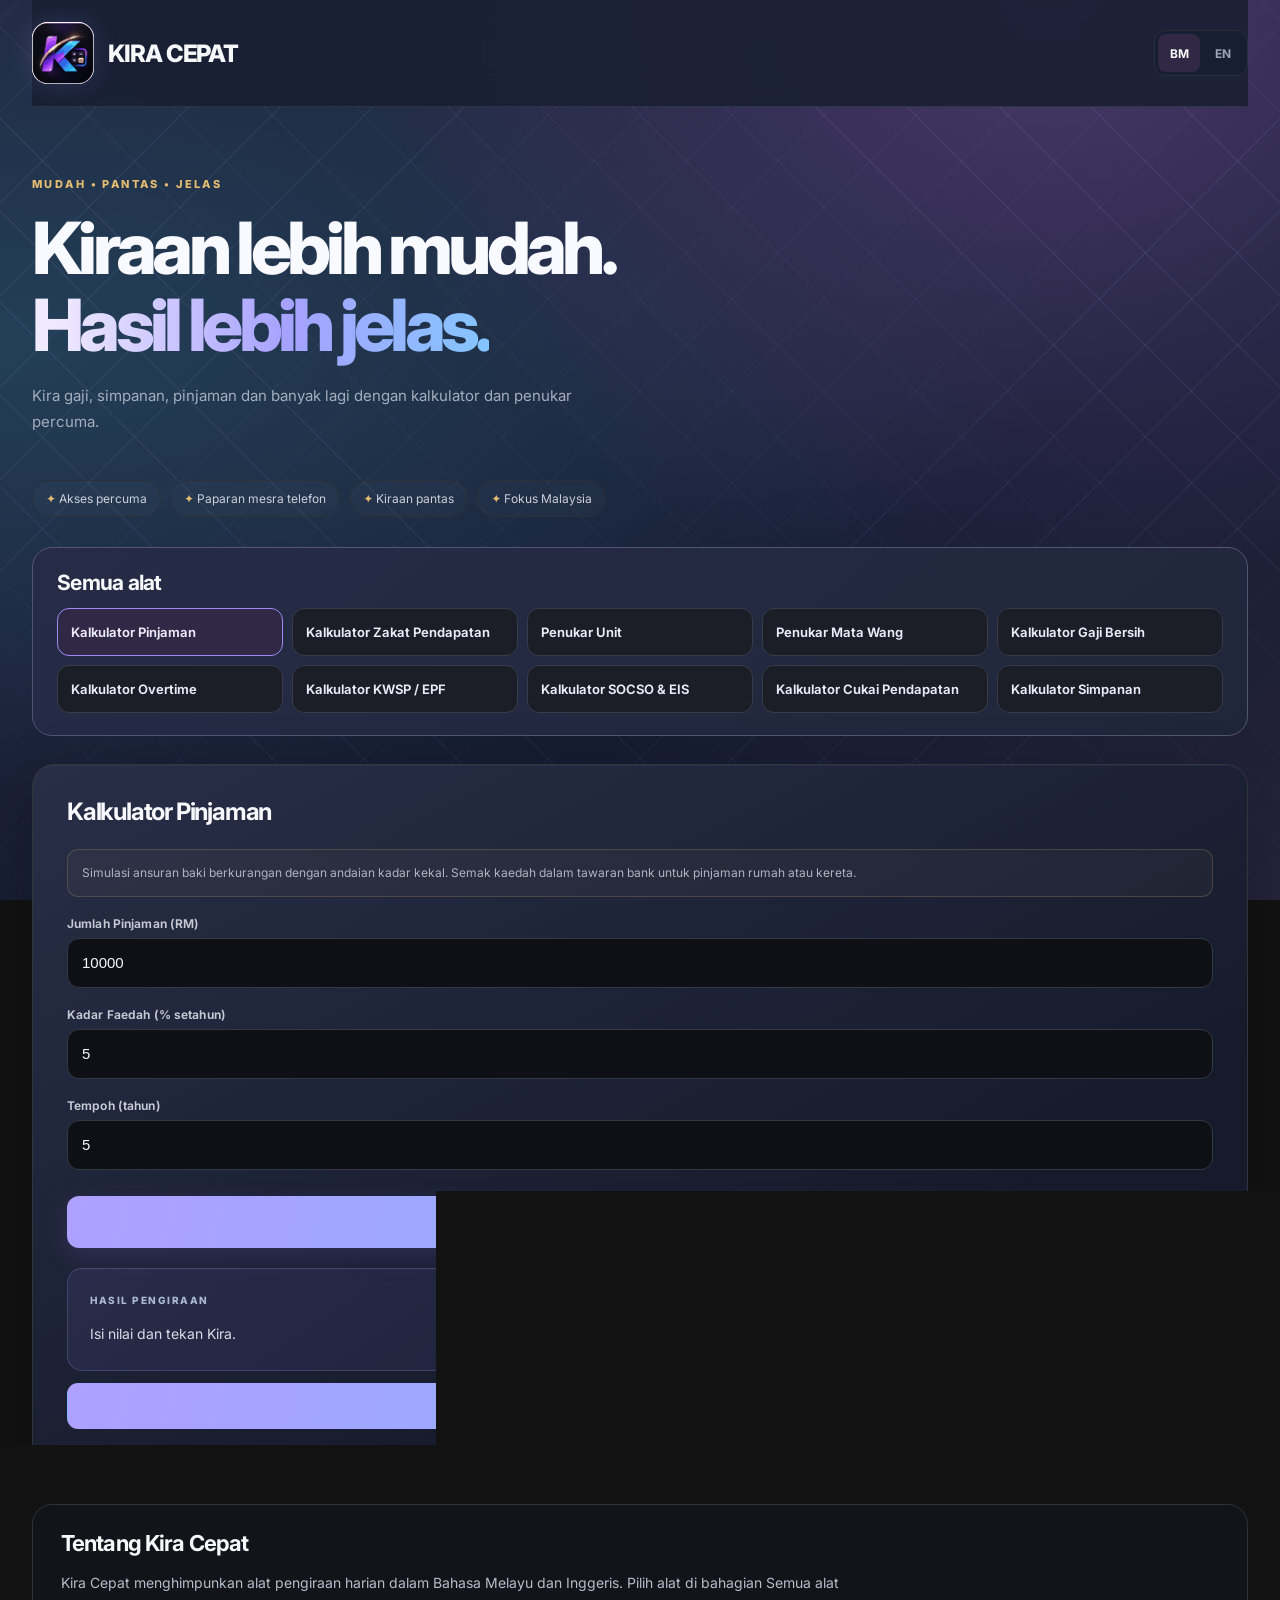
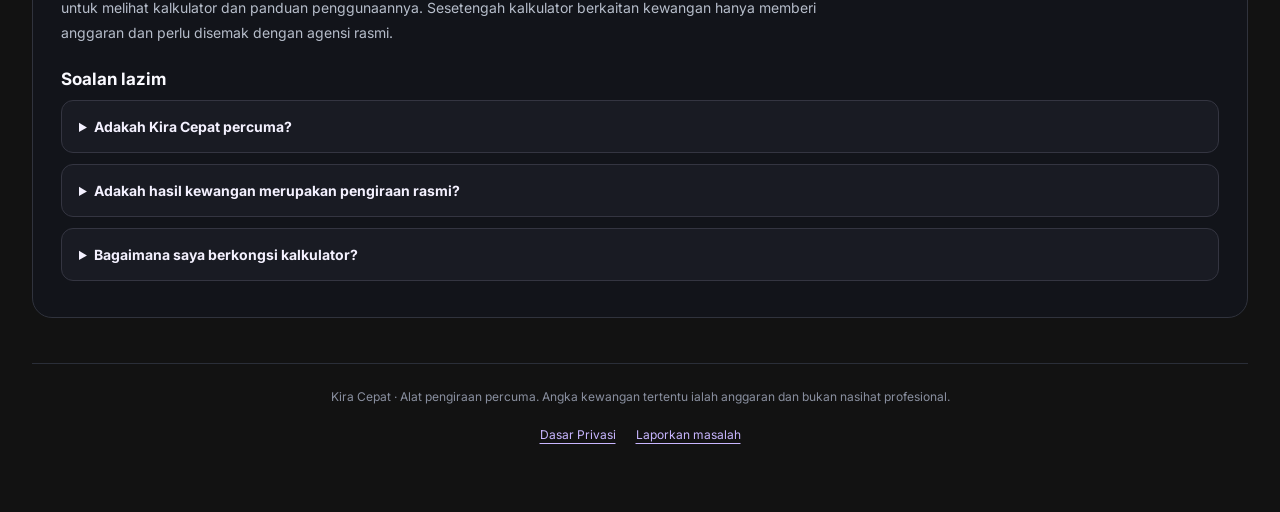
==== commit 27155bb6: "Show one tool picker and enlarge desktop branding" ====
--- a/index.html
+++ b/index.html
@@ -61,18 +61,18 @@
 <body>
 <div class="wrap">
 <header class="topbar">
-  <a href="./" class="brand" aria-label="Kira Cepat — halaman utama"><span class="brand-mark" aria-hidden="true"><img src="favicon.png?v=2" alt="" width="38" height="38" style="width:38px;height:38px;border-radius:12px;display:block"></span>KIRA CEPAT</a>
-  <div class="topbar-right"><details class="tools-menu"><summary class="tools-trigger"><span class="tools-icon" aria-hidden="true"></span><span>Alat</span></summary><nav class="tools-panel seo-grid" aria-label="Senarai kalkulator"><a href="kalkulator-pinjaman/" data-tool="loan" aria-current="page">Kalkulator Pinjaman</a><a href="kalkulator-zakat-pendapatan/" data-tool="zakat">Kalkulator Zakat Pendapatan</a><a href="converter-unit-mata-wang/" data-tool="conv">Penukar Unit</a><a href="penukar-mata-wang/" data-tool="currency">Penukar Mata Wang</a><a href="kalkulator-gaji-bersih/" data-tool="salary">Kalkulator Gaji Bersih</a><a href="kalkulator-overtime/" data-tool="ot">Kalkulator Overtime</a><a href="kalkulator-kwsp-epf/" data-tool="epf">Kalkulator KWSP / EPF</a><a href="kalkulator-socso-eis/" data-tool="socso">Kalkulator SOCSO &amp; EIS</a><a href="kalkulator-cukai-pendapatan/" data-tool="tax">Kalkulator Cukai Pendapatan</a><a href="kalkulator-simpanan/" data-tool="savings">Kalkulator Simpanan</a></nav></details><div class="language-switch" role="group" aria-label="Bahasa paparan" data-language-switch hidden><button type="button" lang="ms" data-lang="ms" aria-pressed="true">BM</button><button type="button" lang="en" data-lang="en" aria-pressed="false">EN</button></div></div>
+  <a href="./" class="brand" aria-label="Kira Cepat — halaman utama"><span class="brand-mark" aria-hidden="true"><img src="favicon.png?v=2" alt="" width="38" height="38"></span>KIRA CEPAT</a>
+  <div class="topbar-right"><div class="language-switch" role="group" aria-label="Bahasa paparan" data-language-switch hidden><button type="button" lang="ms" data-lang="ms" aria-pressed="true">BM</button><button type="button" lang="en" data-lang="en" aria-pressed="false">EN</button></div></div>
 </header>
 <section class="hero" aria-labelledby="hero-title">
   <div>
     <div class="eyebrow">MUDAH • PANTAS • JELAS</div>
     <h1 id="hero-title">Kiraan lebih mudah.<br><span>Hasil lebih jelas.</span></h1>
-    <p class="sub">Sepuluh kalkulator dan penukar percuma dalam satu tempat. Kira gaji, simpanan, pinjaman dan banyak lagi dengan pengalaman premium.</p>
+    <p class="sub">Kira gaji, simpanan, pinjaman dan banyak lagi dengan kalkulator dan penukar percuma.</p>
   </div>
-  <aside class="hero-stats" aria-label="Jumlah kalkulator"><strong>10</strong><span>Alat tersedia</span></aside>
 </section>
 <div class="feature-strip" aria-label="Kelebihan"><span><b>✦</b> Akses percuma</span><span><b>✦</b> Paparan mesra telefon</span><span><b>✦</b> Kiraan pantas</span><span><b>✦</b> Fokus Malaysia</span></div>
+<section class="tools-picker" aria-labelledby="tools-heading"><h2 id="tools-heading">Semua alat</h2><nav class="seo-grid" aria-label="Senarai kalkulator"><a href="kalkulator-pinjaman/" data-tool="loan" aria-current="page">Kalkulator Pinjaman</a><a href="kalkulator-zakat-pendapatan/" data-tool="zakat">Kalkulator Zakat Pendapatan</a><a href="converter-unit-mata-wang/" data-tool="conv">Penukar Unit</a><a href="penukar-mata-wang/" data-tool="currency">Penukar Mata Wang</a><a href="kalkulator-gaji-bersih/" data-tool="salary">Kalkulator Gaji Bersih</a><a href="kalkulator-overtime/" data-tool="ot">Kalkulator Overtime</a><a href="kalkulator-kwsp-epf/" data-tool="epf">Kalkulator KWSP / EPF</a><a href="kalkulator-socso-eis/" data-tool="socso">Kalkulator SOCSO &amp; EIS</a><a href="kalkulator-cukai-pendapatan/" data-tool="tax">Kalkulator Cukai Pendapatan</a><a href="kalkulator-simpanan/" data-tool="savings">Kalkulator Simpanan</a></nav></section>
 <main class="workspace">
 <div class="workspace-content">
 
@@ -125,7 +125,7 @@
 
 </div>
 </main>
-<section class="seo-article"><h2>Tentang Kira Cepat</h2><p>Kira Cepat menghimpunkan alat pengiraan harian dalam Bahasa Melayu dan Inggeris. Buka menu Alat untuk memilih kalkulator dan melihat panduan penggunaannya. Sesetengah kalkulator berkaitan kewangan hanya memberi anggaran dan perlu disemak dengan agensi rasmi.</p><h3>Soalan lazim</h3><details><summary>Adakah Kira Cepat percuma?</summary><p>Ya, kesemua sepuluh alat boleh digunakan tanpa bayaran.</p></details><details><summary>Adakah hasil kewangan merupakan pengiraan rasmi?</summary><p>Tidak semestinya. Kadar, kategori dan kelayakan sebenar boleh berbeza; semak sumber rasmi sebelum menggunakan angka untuk urusan penting.</p></details><details><summary>Bagaimana saya berkongsi kalkulator?</summary><p>Buka halaman kalkulator berkenaan dan salin alamat URL atau gunakan fungsi perkongsian yang tersedia.</p></details></section>
+<section class="seo-article"><h2>Tentang Kira Cepat</h2><p>Kira Cepat menghimpunkan alat pengiraan harian dalam Bahasa Melayu dan Inggeris. Pilih alat di bahagian Semua alat untuk melihat kalkulator dan panduan penggunaannya. Sesetengah kalkulator berkaitan kewangan hanya memberi anggaran dan perlu disemak dengan agensi rasmi.</p><h3>Soalan lazim</h3><details><summary>Adakah Kira Cepat percuma?</summary><p>Ya, semua alat boleh digunakan tanpa bayaran.</p></details><details><summary>Adakah hasil kewangan merupakan pengiraan rasmi?</summary><p>Tidak semestinya. Kadar, kategori dan kelayakan sebenar boleh berbeza; semak sumber rasmi sebelum menggunakan angka untuk urusan penting.</p></details><details><summary>Bagaimana saya berkongsi kalkulator?</summary><p>Buka halaman kalkulator berkenaan dan salin alamat URL atau gunakan fungsi perkongsian yang tersedia.</p></details></section>
 <footer>Kira Cepat · Alat pengiraan percuma. Angka kewangan tertentu ialah anggaran dan bukan nasihat profesional.<nav class="footer-links" aria-label="Maklumat laman"><a href="./privasi/">Dasar Privasi</a><a href="https://github.com/openpdfstudio98/kira-cepat/issues">Laporkan masalah</a></nav></footer>
 </div>
 
--- a/premium-v3.css
+++ b/premium-v3.css
@@ -6,19 +6,17 @@
 body:before{position:fixed;content:"";inset:0;pointer-events:none;background:repeating-linear-gradient(45deg,transparent 0 32px,rgba(200,189,254,.09) 32px 33px,transparent 33px 65px),repeating-linear-gradient(-45deg,transparent 0 32px,rgba(174,206,255,.08) 32px 33px,transparent 33px 65px);mask-image:linear-gradient(black,rgba(0,0,0,.54))}
 .wrap{width:100%;max-width:none;margin:auto;position:relative}
 .topbar{display:flex;align-items:center;justify-content:space-between;gap:20px;border-bottom:1px solid rgba(255,255,255,.085);padding:22px 0}
-.brand{display:flex;align-items:center;gap:12px;text-decoration:none;color:var(--kc-ink);font-size:16px;font-weight:800;letter-spacing:-.045em}
-.brand-mark{display:grid;place-items:center;height:38px;width:38px;border-radius:12px;color:#09090c;background:linear-gradient(145deg,#dfd7ff,#a2a2ff);font-size:21px;box-shadow:0 0 24px rgba(155,137,244,.18)}
+.brand{display:flex;align-items:center;gap:14px;text-decoration:none;color:var(--kc-ink);font-size:24px;font-weight:800;letter-spacing:-.045em}
+.brand-mark{display:grid;place-items:center;height:62px;width:62px;flex:none;border-radius:16px;color:#09090c;background:linear-gradient(145deg,#dfd7ff,#a2a2ff);font-size:21px;box-shadow:0 0 24px rgba(155,137,244,.18)}
+.brand-mark img{display:block;width:100%;height:100%;border-radius:inherit}
 .topbar-right{display:flex;align-items:center;gap:10px;color:var(--kc-muted);font-size:12px}
 .status-dot{height:7px;width:7px;border-radius:50%;background:#67d5ae;box-shadow:0 0 10px rgba(103,213,174,.42)}
 .topbar-tag{border:1px solid var(--kc-line);border-radius:100px;padding:8px 12px;color:#c3c8d3}
-.hero{padding:70px 0 44px;display:grid;grid-template-columns:minmax(0,1fr) auto;gap:20px;align-items:center}
+.hero{padding:70px 0 44px;}
 .eyebrow{text-transform:uppercase;font-size:11px;font-weight:800;letter-spacing:.22em;color:var(--kc-gold);margin-bottom:18px}
 h1{margin:0;max-width:780px;font-size:clamp(40px,6vw,72px);font-weight:800;line-height:1.07;letter-spacing:-.065em;text-align:left;color:#f9faff;background:none;-webkit-text-fill-color:initial}
 h1 span{background:linear-gradient(90deg,#f0eaff 5%,#a6a1ff 56%,#84c6ff);background-clip:text;-webkit-background-clip:text;-webkit-text-fill-color:transparent}
 .sub{margin:20px 0 0;max-width:590px;color:#a4adbd;font-size:15px;line-height:1.75;text-align:left}
-.hero-stats{min-width:160px;display:flex;flex-direction:column;align-items:flex-start;gap:8px;padding:23px;border-radius:20px;border:1px solid var(--kc-line);background:linear-gradient(145deg,#191b23,#111217)}
-.hero-stats strong{font-size:44px;letter-spacing:-.06em;line-height:1;color:var(--kc-ink)}
-.hero-stats span{color:var(--kc-muted);font-size:12px}
 .feature-strip{display:flex;flex-wrap:wrap;gap:9px;margin-bottom:30px}
 .feature-strip span{padding:10px 13px;border-radius:100px;border:1px solid #2c303b;background:rgba(255,255,255,.025);font-size:12px;color:#cbd0dc}
 .feature-strip b{color:var(--kc-gold);font-weight:800}
@@ -56,7 +54,7 @@
 button:focus-visible,.tab:focus-visible,.calc:focus-visible,.v2-copy:focus-visible{outline:2px solid #c3b6ff;outline-offset:3px}
 footer{border-top:1px solid var(--kc-line);padding-top:25px;margin-top:45px;font-size:12px;color:#898f9f;text-align:center}
 @keyframes kcEnter{from{opacity:.5;transform:translateY(8px)}to{opacity:1;transform:translateY(0)}}
-@media(max-width:900px){.hero{padding:52px 0 34px}.card{padding:27px}.tabs{top:12px}.hero-stats{min-width:130px}}
-@media(max-width:690px){body{padding:0 15px 36px}.topbar{padding:18px 0}.topbar-tag{display:none}.hero{grid-template-columns:1fr;padding:42px 0 28px}.hero-stats{flex-direction:row;align-items:baseline;justify-content:space-between;padding:15px 18px;max-width:240px}.hero-stats strong{font-size:29px}h1{font-size:clamp(39px,10vw,56px)}.sub{font-size:14px;margin-top:14px}.feature-strip{margin-bottom:25px}.workspace-heading{align-items:flex-start;flex-direction:column}.workspace{display:block}.tabs{position:relative;top:auto;display:flex;flex-direction:row;overflow-x:auto;flex-wrap:nowrap;gap:7px;margin:0 0 16px;padding:8px;scroll-snap-type:x proximity;scrollbar-width:thin}.tab{flex:0 0 auto;width:auto;min-width:96px;min-height:46px;padding:10px;scroll-snap-align:start;justify-content:center;white-space:nowrap}.tab:hover{transform:none}.tab-icon{width:24px;height:24px}.card{padding:23px 20px;min-height:360px}.card h2{font-size:22px}.row{flex-direction:column}.row > *{min-width:0}}
+@media(max-width:900px){.hero{padding:52px 0 34px}.card{padding:27px}.tabs{top:12px}}
+@media(max-width:690px){body{padding:0 15px 36px}.topbar{padding:18px 0}.topbar-tag{display:none}.hero{padding:42px 0 28px}h1{font-size:clamp(39px,10vw,56px)}.sub{font-size:14px;margin-top:14px}.feature-strip{margin-bottom:25px}.workspace-heading{align-items:flex-start;flex-direction:column}.workspace{display:block}.tabs{position:relative;top:auto;display:flex;flex-direction:row;overflow-x:auto;flex-wrap:nowrap;gap:7px;margin:0 0 16px;padding:8px;scroll-snap-type:x proximity;scrollbar-width:thin}.tab{flex:0 0 auto;width:auto;min-width:96px;min-height:46px;padding:10px;scroll-snap-align:start;justify-content:center;white-space:nowrap}.tab:hover{transform:none}.tab-icon{width:24px;height:24px}.card{padding:23px 20px;min-height:360px}.card h2{font-size:22px}.row{flex-direction:column}.row > *{min-width:0}}
 @media(max-width:360px){body{padding-left:11px;padding-right:11px}.card{padding:20px 15px}.topbar-right{font-size:11px}.brand{font-size:14px}.tab{min-width:90px}}
 @media(prefers-reduced-motion:reduce){html{scroll-behavior:auto}.card{animation:none}*,*:before,*:after{transition:none!important}}
--- a/premium-v3-1.css
+++ b/premium-v3-1.css
@@ -23,19 +23,23 @@
 html[lang="en"] .result::before{content:"CALCULATION RESULT"}
 @media(min-width:1200px){.seo-article p,.seo-article li{max-width:90ch}}
 
-/* One launcher for all tools, with a keyboard-operable native disclosure. */
+/* Keep tool links visible and grouped in a single section. */
 .topbar{position:sticky;top:0;z-index:5;margin-bottom:0;background:rgba(25,31,51,.88);backdrop-filter:blur(18px)}
-.tools-trigger{display:flex;align-items:center;gap:8px;min-height:46px;padding:8px 13px;list-style:none;border:1px solid #8b81bd;border-radius:12px;background:linear-gradient(120deg,#423a66,#2d395b);color:#fff;font-weight:750;cursor:pointer}
-.tools-trigger::-webkit-details-marker{display:none}
-.tools-trigger:focus-visible,.tools-panel a:focus-visible{outline:2px solid #d5c9ff;outline-offset:3px}
-.tools-icon{width:14px;height:14px;background:radial-gradient(circle at 3px 3px,#d9cdff 2px,transparent 2.6px) 0 0/7px 7px}
-.tools-panel.seo-grid{position:absolute;top:calc(100% + 8px);right:0;width:min(680px,100%);max-height:65vh;overflow:auto;margin:0;padding:12px;gap:8px;background:#1d2439;border:1px solid #645887;border-radius:16px;box-shadow:0 22px 55px #0a1026a6}
-.tools-panel a{display:flex;align-items:center;min-height:44px}
+.tools-picker{margin:0 0 28px;padding:22px 24px;border:1px solid #555475;border-radius:20px;background:linear-gradient(140deg,#262c46,#20263a)}
+.tools-picker h2{margin:0;font-size:21px;letter-spacing:-.035em}
+.tools-picker .seo-grid{grid-template-columns:repeat(5,minmax(0,1fr));gap:9px;margin-top:13px}
+.tools-picker .seo-grid a{display:flex;align-items:center;min-height:48px;overflow-wrap:anywhere}
+.tools-picker .seo-grid a:focus-visible{outline:2px solid #d5c9ff}
+@media(max-width:1000px){.tools-picker .seo-grid{grid-template-columns:repeat(3,minmax(0,1fr))}}
+@media(max-width:690px){
+ .brand{font-size:16px;gap:7px}
+ .brand-mark{width:38px;height:38px;border-radius:12px}
+ .tools-picker{padding:16px;margin-bottom:22px}
+ .tools-picker .seo-grid{grid-template-columns:repeat(2,minmax(0,1fr))}
+}
 @media(max-width:480px){
  .topbar{gap:8px;padding:12px 0}
  .topbar-right{gap:6px}
- .tools-trigger{padding:7px 9px}
  .language-switch button{min-width:34px}
- .brand{gap:7px}
 }
-@media(max-width:350px){.tools-icon{display:none}}
+@media(max-width:360px){.brand{font-size:14px}}
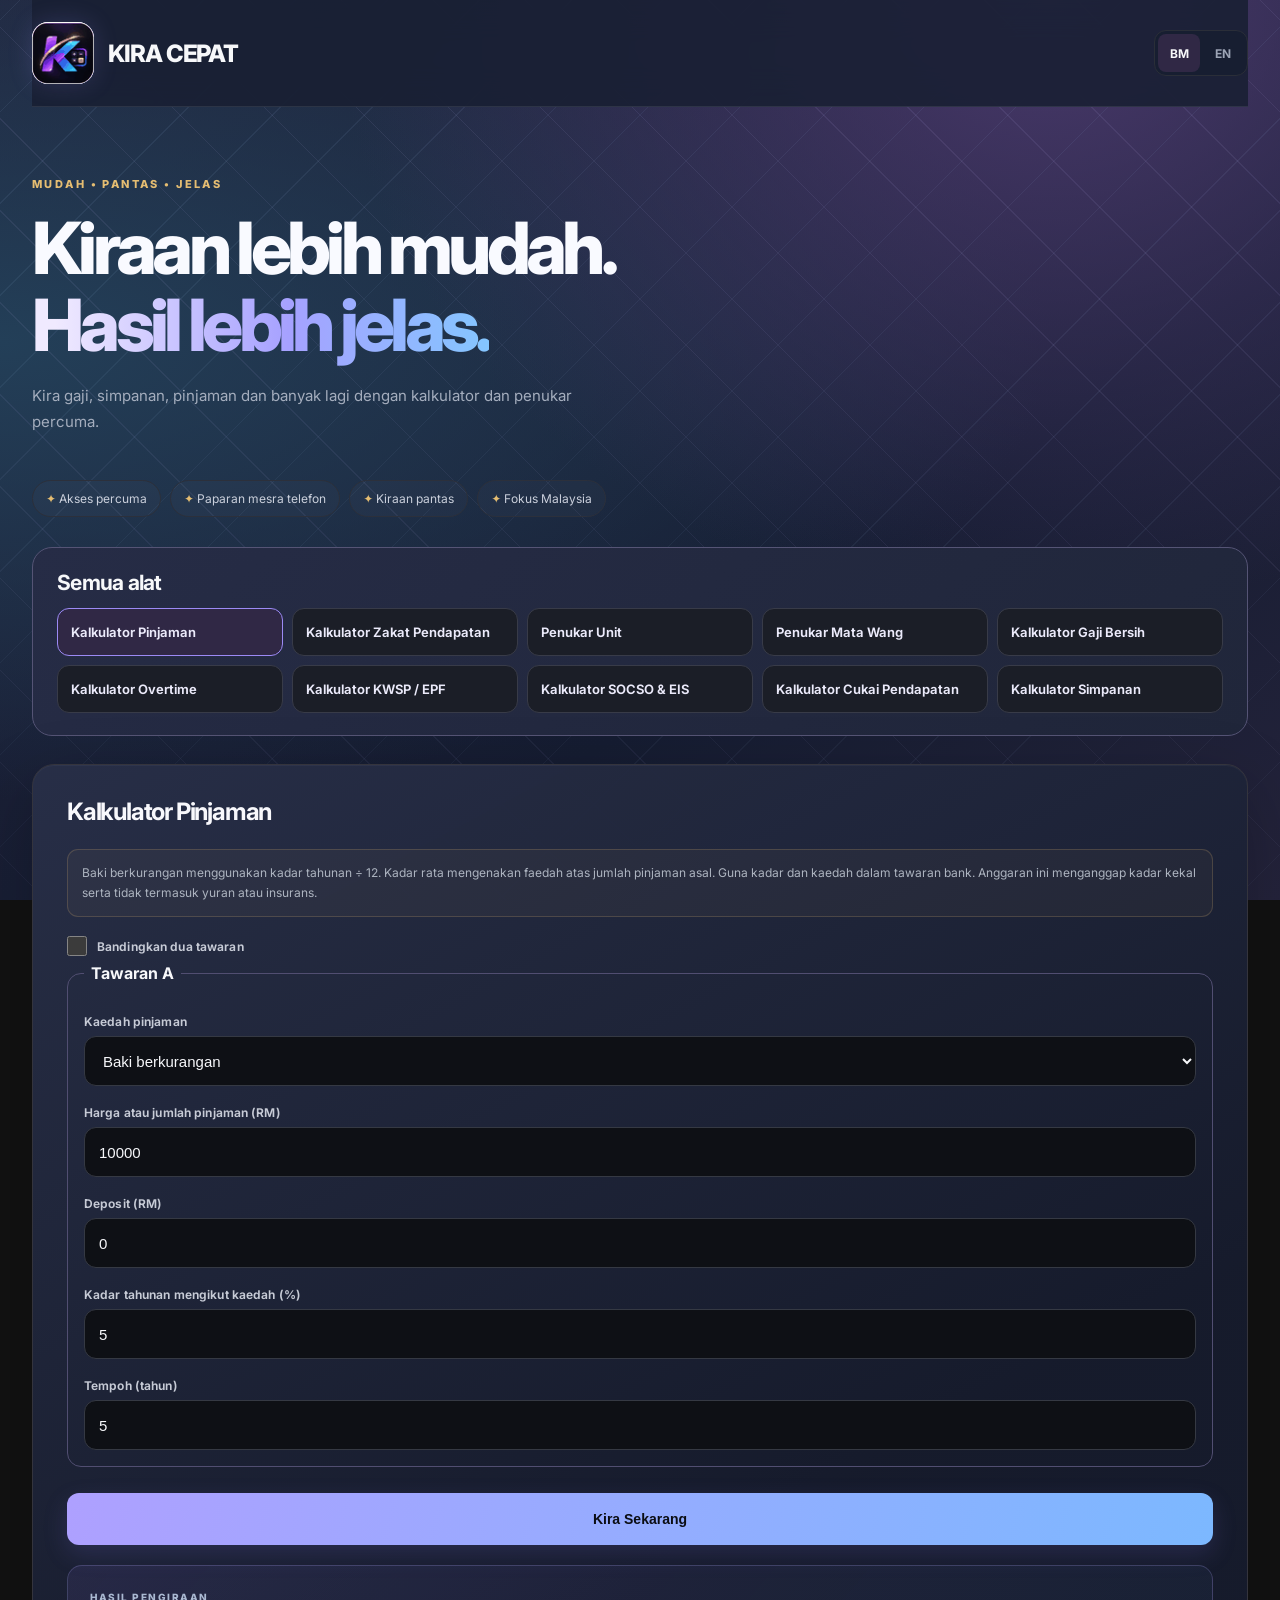
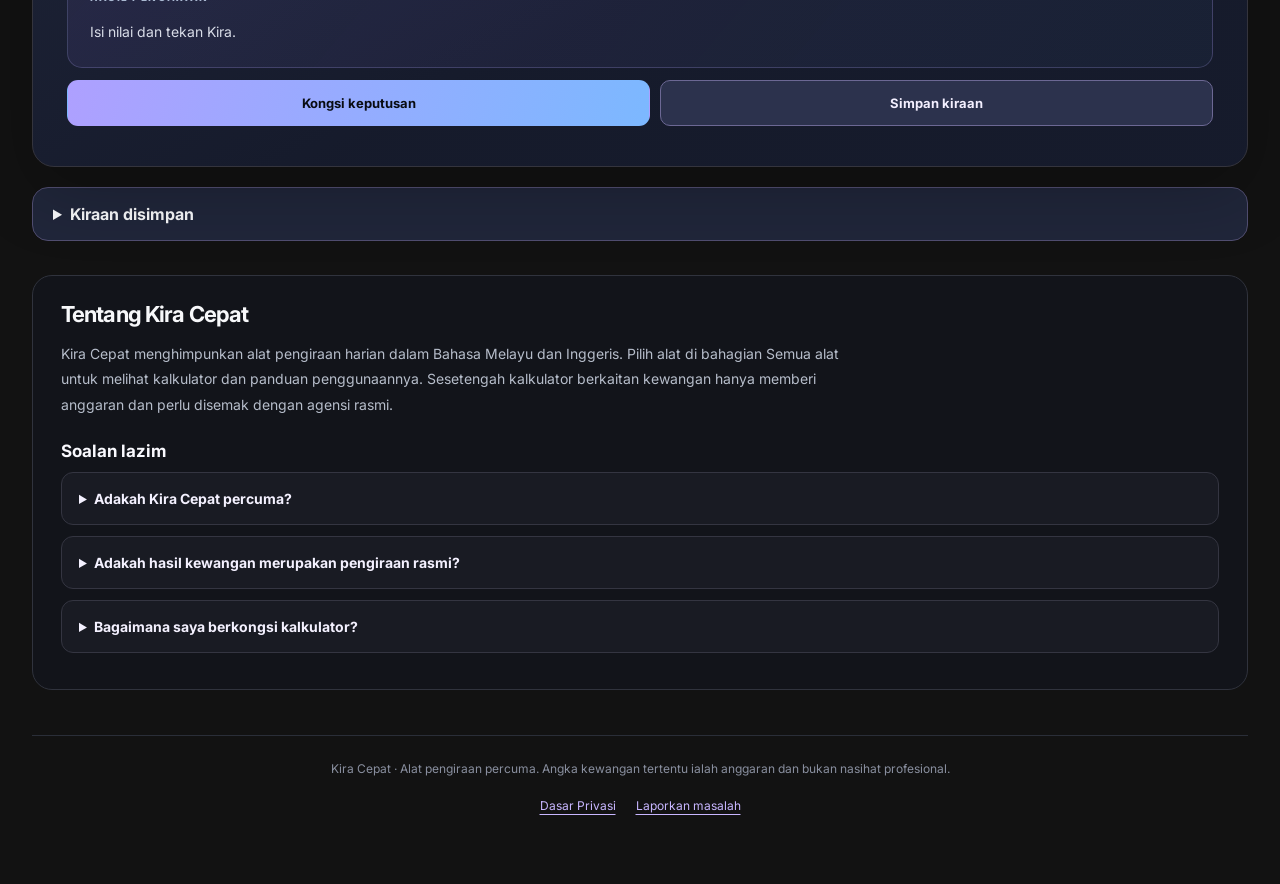
==== commit 7a7dbca4: "Add loan comparisons, currency search and saved calculations" ====
--- a/index.html
+++ b/index.html
@@ -78,13 +78,8 @@
 
 <div id="loan" class="card">
   <h2>Kalkulator Pinjaman</h2>
-  <p class="v2-note">Simulasi ansuran baki berkurangan dengan andaian kadar kekal. Semak kaedah dalam tawaran bank untuk pinjaman rumah atau kereta.</p>
-  <label>Jumlah Pinjaman (RM)</label>
-  <input id="l_amt" type="number" value="10000">
-  <label>Kadar Faedah (% setahun)</label>
-  <input id="l_rate" type="number" value="5" step="0.1">
-  <label>Tempoh (tahun)</label>
-  <input id="l_years" type="number" value="5">
+  <p class="v2-note">Baki berkurangan menggunakan kadar tahunan ÷ 12. Kadar rata mengenakan faedah atas jumlah pinjaman asal. Guna kadar dan kaedah dalam tawaran bank. Anggaran ini menganggap kadar kekal serta tidak termasuk yuran atau insurans.</p>
+  <div id="loan_pro_fields"></div>
   <button class="calc" onclick="calcLoan()">Kira Sekarang</button>
   <div class="result" id="l_res">Isi nilai dan tekan Kira.</div>
 </div>
@@ -134,6 +129,7 @@
 <script src="converter-v45.js" defer></script>
 <script src="ultimate-v2.js" defer></script>
 <script src="premium-v3-1.js" defer></script>
+<script src="saved-calculations.js" defer></script>
 <script src="language.js" defer></script>
 </body>
 </html>
--- a/premium-v3-1.css
+++ b/premium-v3-1.css
@@ -43,3 +43,28 @@
  .language-switch button{min-width:34px}
 }
 @media(max-width:360px){.brand{font-size:14px}}
+
+.secondary-button{min-height:44px;padding:9px 14px;border:1px solid #6c6894;border-radius:10px;background:#2c324d;color:#f3efff;font:700 13px Inter,system-ui,sans-serif;cursor:pointer}
+.secondary-button:hover{background:#393b5d}
+.v31-actions .save-calculation{flex:1 1 150px}
+.card{scroll-margin-top:116px}
+.loan-compare{display:flex;align-items:center;gap:10px;margin:16px 0;font-size:14px}
+.card .loan-compare input{appearance:auto;width:20px;height:20px;min-height:0;margin:0;accent-color:#a89aff}
+.loan-grid{display:grid;grid-template-columns:minmax(0,1fr);gap:16px}
+.loan-offer{margin:0;padding:12px 16px 16px;min-width:0;border:1px solid #514e71;border-radius:14px}
+.loan-offer legend{padding:0 7px;font-weight:700}
+.loan-grid section h3{margin:0 0 8px}
+.loan-grid section b{font-size:inherit}
+.loan-grid section div:first-of-type b{font-size:1.3em}
+.loan-difference{margin:14px 0 0;color:#ded5ff;font-weight:700}
+.currency-pair .currency-swap{flex:none;align-self:center;min-width:44px;font-size:20px}
+.currency-search-status{margin:7px 0 0;font-size:12px;color:#e8c2d3}
+.saved-calculations{margin-top:20px;padding:16px 20px;border:1px solid #514e71;border-radius:16px;background:#20263a}
+.saved-calculations summary{cursor:pointer;font-weight:700}
+.saved-calculations p,.saved-list{color:#d3d7e6;font-size:14px}
+.saved-status:empty{display:none}
+.saved-entry{padding:12px 0;border-top:1px solid #45465f}
+.saved-entry pre{margin:8px 0 12px;padding:12px;background:#181e30;border-radius:10px;white-space:pre-wrap;overflow-wrap:anywhere;font:inherit}
+.saved-actions{display:flex;flex-wrap:wrap;gap:8px}
+@media(min-width:760px){.loan-comparing .loan-grid{grid-template-columns:repeat(2,minmax(0,1fr))}}
+@media(max-width:690px){.v31-actions .save-calculation{flex:initial;width:100%}.currency-pair{gap:8px}}
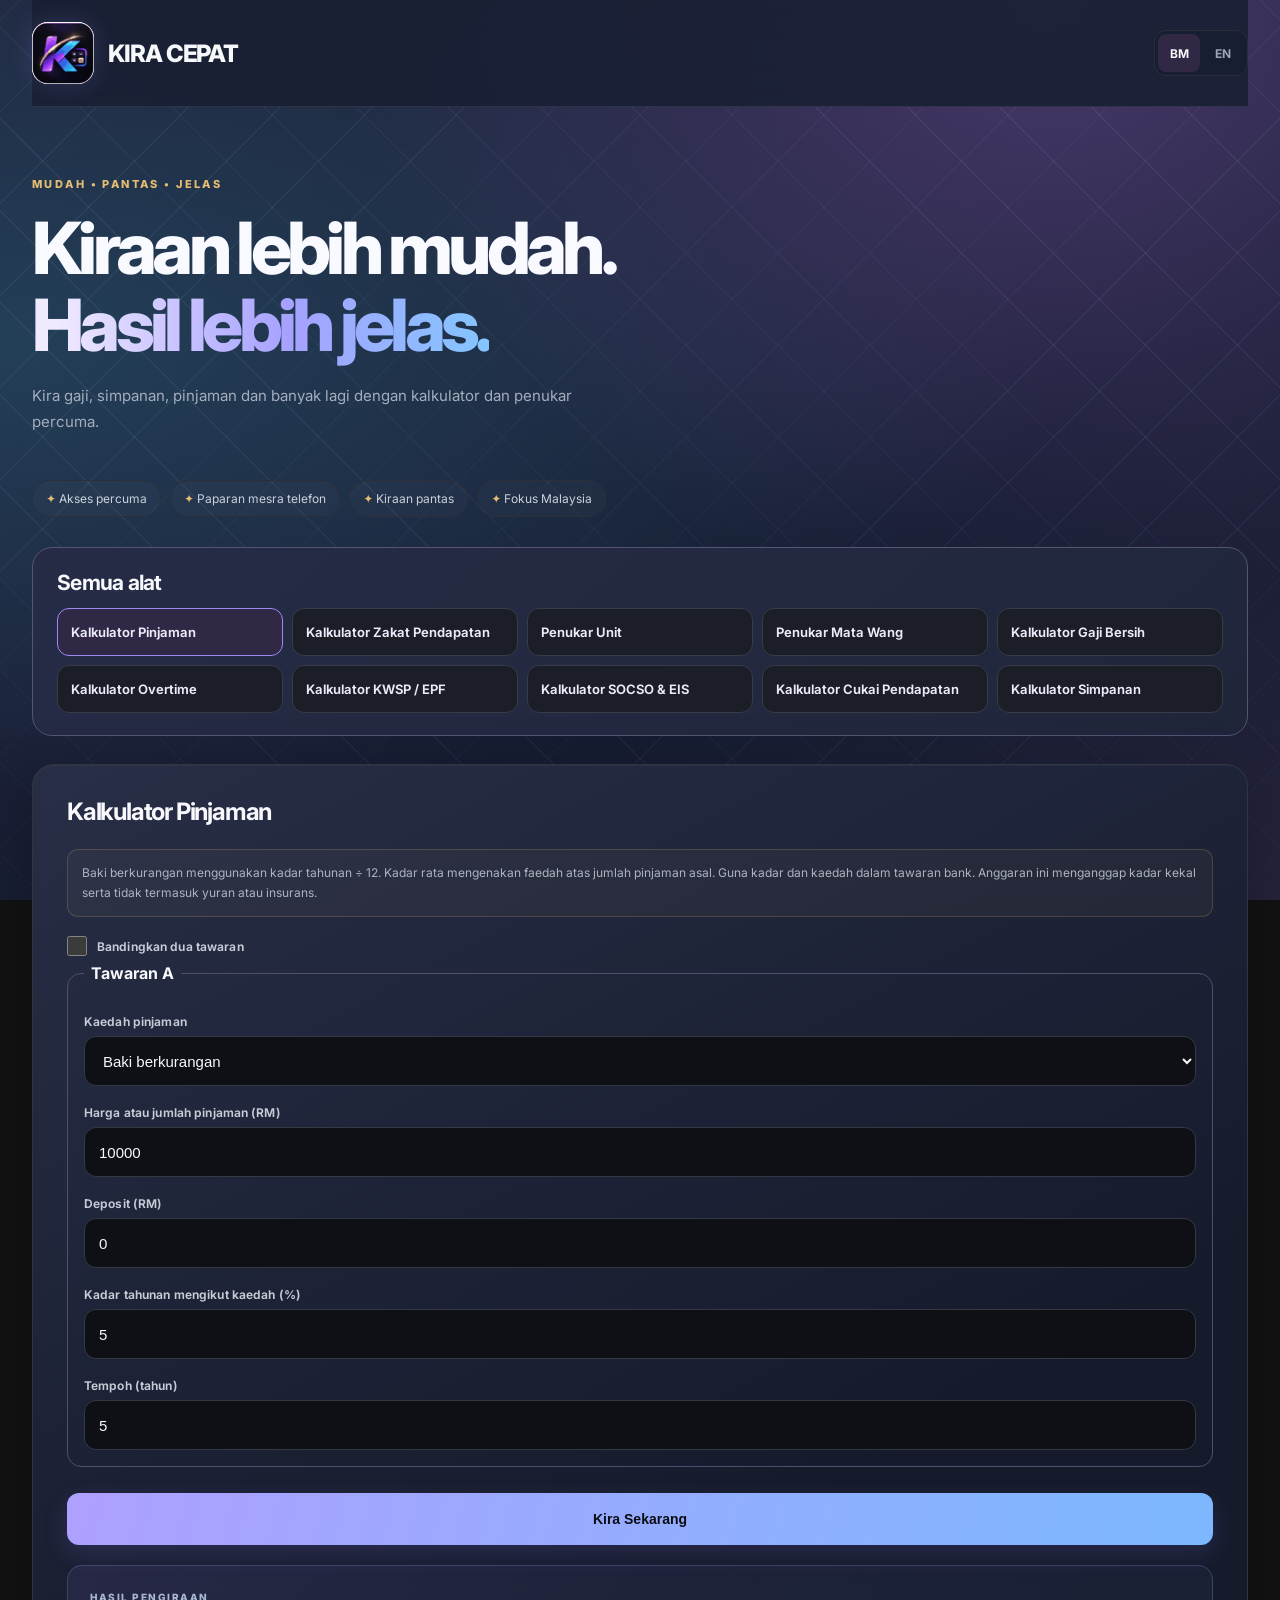
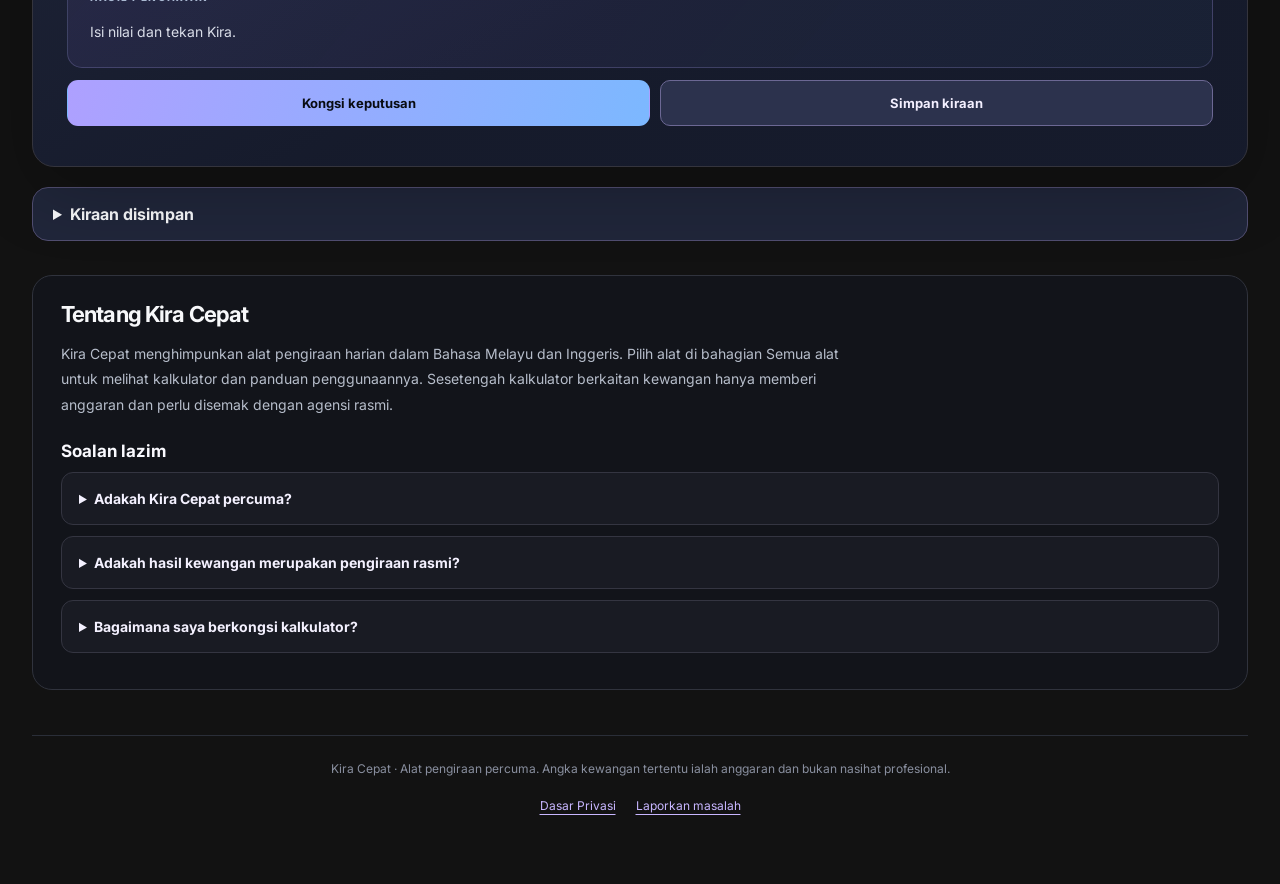
==== commit febcaa99: "fix(seo): align index.html canonical URLs with Vercel domain" ====
--- a/index.html
+++ b/index.html
@@ -7,6 +7,7 @@
 <meta name="description" content="Kira Cepat menyediakan sepuluh alat percuma untuk pinjaman, gaji, OT, KWSP, SOCSO/EIS, zakat, cukai, simpanan dan converter.">
 <meta name="keywords" content="kalkulator pinjaman, kalkulator zakat, penukar unit, tukar mata wang, kira cepat">
 <meta name="google-site-verification" content="W0jRa2Sy0OZ_iIiEbsTv875YhH2PZyrsbzebYxs9F0s" />
+<meta name="google-site-verification" content="LO0rA3MxgL3fJsmN1-ktKR8U7JezFWX97kc-bXwVhfg" />
 <meta property="og:title" content="Kira Cepat – 10 Alat Percuma Malaysia | Gaji, KWSP &amp; Zakat">
 <meta property="og:description" content="Kira Cepat menyediakan sepuluh alat percuma untuk pinjaman, gaji, OT, KWSP, SOCSO/EIS, zakat, cukai, simpanan dan converter.">
 <link rel="icon" type="image/png" sizes="64x64" href="favicon.png?v=2">
@@ -52,9 +53,9 @@
 </style>
 <link rel="stylesheet" href="premium-v3.css">
 <link rel="stylesheet" href="premium-v3-1.css">
-<link rel="canonical" href="https://openpdfstudio98.github.io/kira-cepat/">
+<link rel="canonical" href="https://kira-cepat.vercel.app/">
 <meta property="og:type" content="website">
-<meta property="og:url" content="https://openpdfstudio98.github.io/kira-cepat/">
+<meta property="og:url" content="https://kira-cepat.vercel.app/">
 <meta name="robots" content="index,follow">
 <link rel="stylesheet" href="seo-v4.css">
 </head>
@@ -72,8 +73,8 @@
   </div>
 </section>
 <div class="feature-strip" aria-label="Kelebihan"><span><b>✦</b> Akses percuma</span><span><b>✦</b> Paparan mesra telefon</span><span><b>✦</b> Kiraan pantas</span><span><b>✦</b> Fokus Malaysia</span></div>
-<section class="tools-picker" aria-labelledby="tools-heading"><h2 id="tools-heading">Semua alat</h2><nav class="seo-grid" aria-label="Senarai kalkulator"><a href="kalkulator-pinjaman/" data-tool="loan" aria-current="page">Kalkulator Pinjaman</a><a href="kalkulator-zakat-pendapatan/" data-tool="zakat">Kalkulator Zakat Pendapatan</a><a href="converter-unit-mata-wang/" data-tool="conv">Penukar Unit</a><a href="penukar-mata-wang/" data-tool="currency">Penukar Mata Wang</a><a href="kalkulator-gaji-bersih/" data-tool="salary">Kalkulator Gaji Bersih</a><a href="kalkulator-overtime/" data-tool="ot">Kalkulator Overtime</a><a href="kalkulator-kwsp-epf/" data-tool="epf">Kalkulator KWSP / EPF</a><a href="kalkulator-socso-eis/" data-tool="socso">Kalkulator SOCSO &amp; EIS</a><a href="kalkulator-cukai-pendapatan/" data-tool="tax">Kalkulator Cukai Pendapatan</a><a href="kalkulator-simpanan/" data-tool="savings">Kalkulator Simpanan</a></nav></section>
-<main class="workspace">
+<section class="tools-picker" aria-labelledby="tools-heading"><h2 id="tools-heading">Semua alat</h2><nav class="seo-grid" aria-label="Senarai kalkulator"><a href="kalkulator-pinjaman/#kiraan" data-tool="loan" aria-current="page">Kalkulator Pinjaman</a><a href="kalkulator-zakat-pendapatan/#kiraan" data-tool="zakat">Kalkulator Zakat Pendapatan</a><a href="converter-unit-mata-wang/#kiraan" data-tool="conv">Penukar Unit</a><a href="penukar-mata-wang/#kiraan" data-tool="currency">Penukar Mata Wang</a><a href="kalkulator-gaji-bersih/#kiraan" data-tool="salary">Kalkulator Gaji Bersih</a><a href="kalkulator-overtime/#kiraan" data-tool="ot">Kalkulator Overtime</a><a href="kalkulator-kwsp-epf/#kiraan" data-tool="epf">Kalkulator KWSP / EPF</a><a href="kalkulator-socso-eis/#kiraan" data-tool="socso">Kalkulator SOCSO &amp; EIS</a><a href="kalkulator-cukai-pendapatan/#kiraan" data-tool="tax">Kalkulator Cukai Pendapatan</a><a href="kalkulator-simpanan/#kiraan" data-tool="savings">Kalkulator Simpanan</a></nav></section>
+<main id="kiraan" class="workspace" tabindex="-1">
 <div class="workspace-content">
 
 <div id="loan" class="card">
--- a/premium-v3.css
+++ b/premium-v3.css
@@ -23,7 +23,7 @@
 .workspace-heading{display:flex;align-items:center;justify-content:space-between;gap:12px;margin:0 0 15px}
 .workspace-heading h2{font-size:17px;font-weight:750;letter-spacing:-.035em;margin:0}
 .workspace-heading p{font-size:12px;color:var(--kc-muted);margin:0}
-.workspace{display:block;scroll-margin-top:94px}
+.workspace{display:block;scroll-margin-top:116px}
 .tabs{display:flex;flex-direction:column;flex-wrap:nowrap;gap:5px;position:sticky;top:18px;margin:0;padding:10px;border-radius:19px;border:1px solid var(--kc-line);background:rgba(17,19,25,.94);backdrop-filter:blur(18px)}
 .tab{display:flex;align-items:center;gap:12px;flex:initial;min-width:0;width:100%;min-height:48px;padding:12px 13px;border:none;border-radius:12px;color:#aab2c0;background:transparent;font-size:13px;font-weight:650;text-align:left;cursor:pointer;transition:background .18s ease,color .18s ease,transform .18s ease,box-shadow .18s ease}
 .tab:hover{color:#f5f5fa;background:#23252f;transform:translateX(2px)}
--- a/premium-v3-1.css
+++ b/premium-v3-1.css
@@ -33,6 +33,7 @@
 @media(max-width:1000px){.tools-picker .seo-grid{grid-template-columns:repeat(3,minmax(0,1fr))}}
 @media(max-width:690px){
  .brand{font-size:16px;gap:7px}
+ .workspace{scroll-margin-top:90px}
  .brand-mark{width:38px;height:38px;border-radius:12px}
  .tools-picker{padding:16px;margin-bottom:22px}
  .tools-picker .seo-grid{grid-template-columns:repeat(2,minmax(0,1fr))}
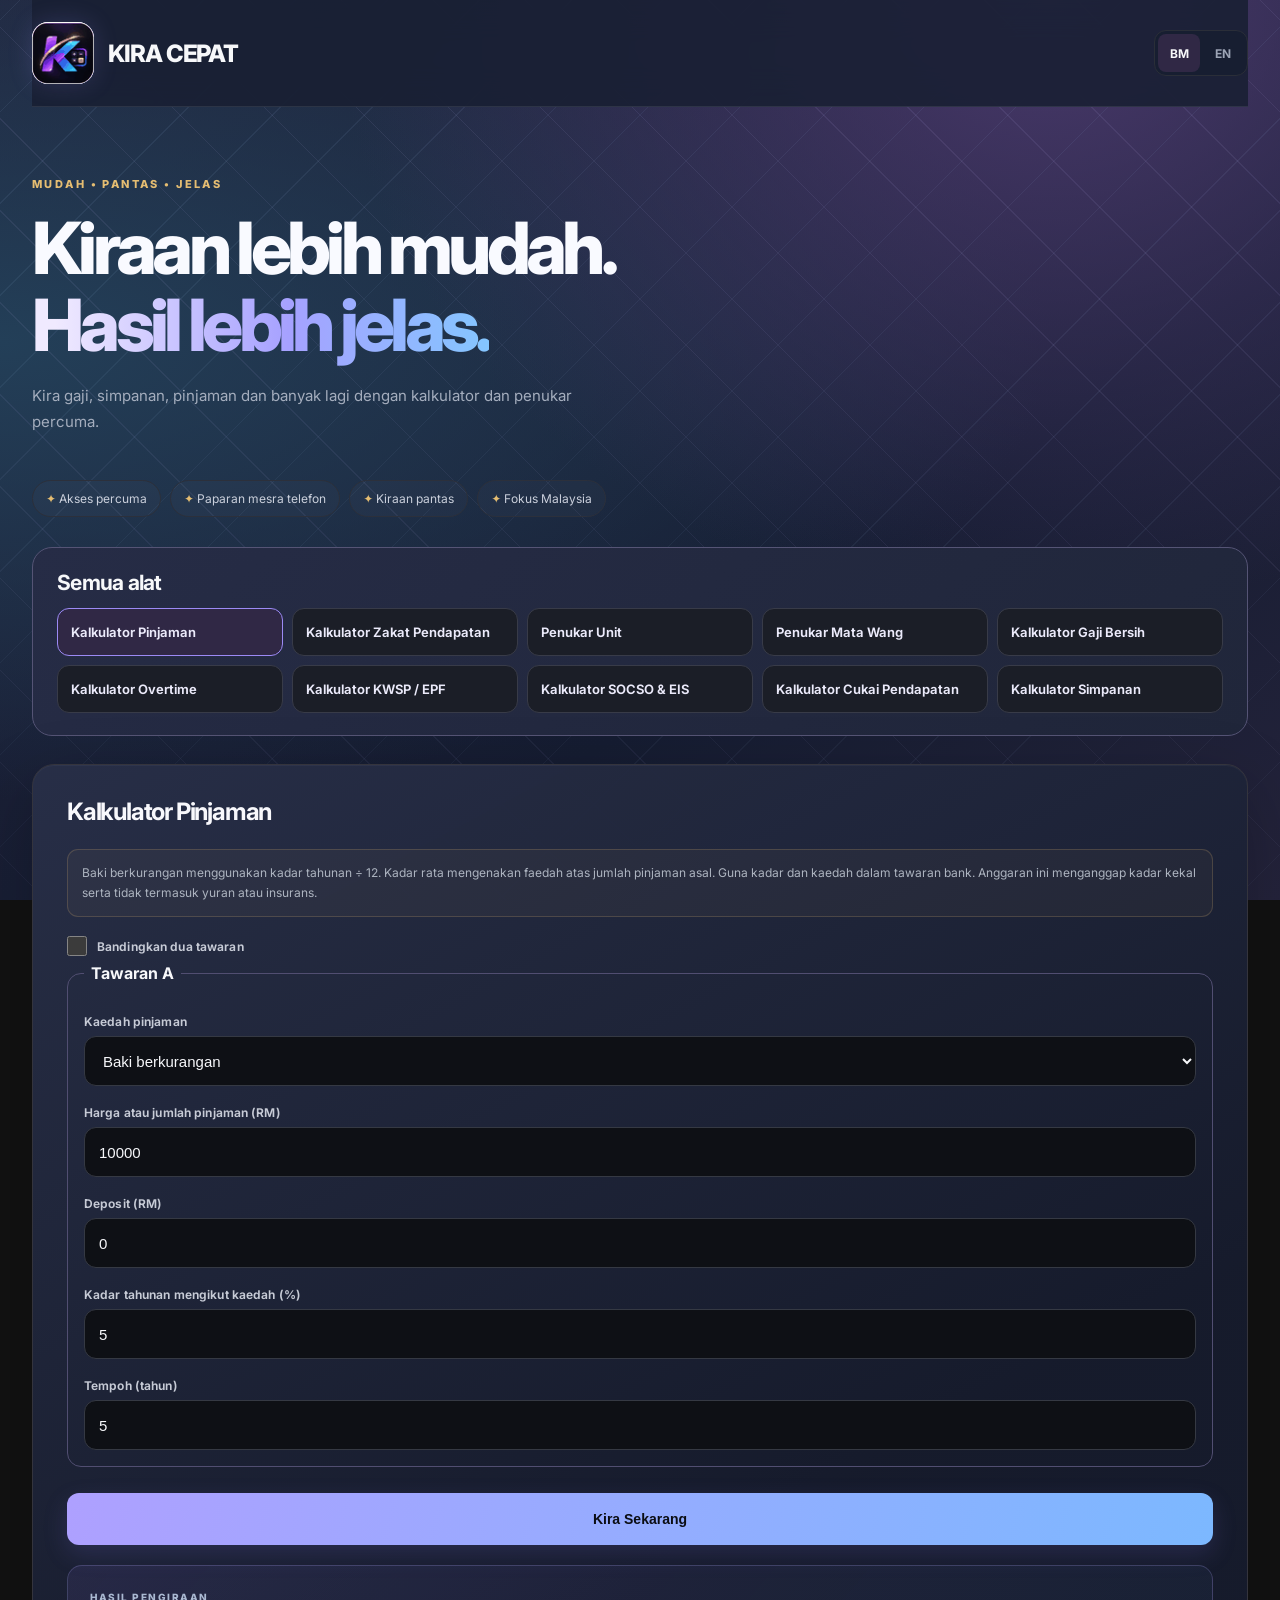
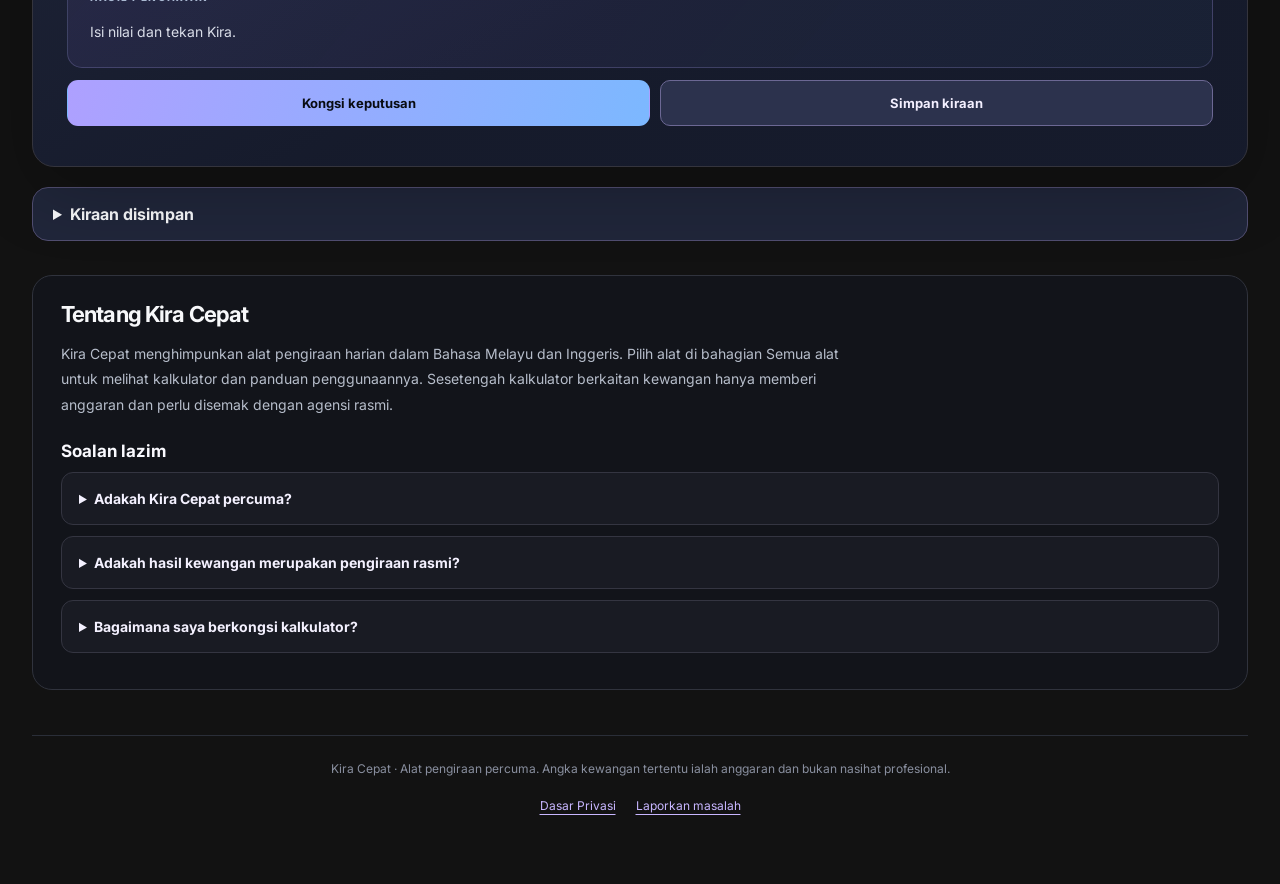
==== commit c07b8064: "fix(adsense): add configured publisher script for index.html" ====
--- a/index.html
+++ b/index.html
@@ -58,6 +58,7 @@
 <meta property="og:url" content="https://kira-cepat.vercel.app/">
 <meta name="robots" content="index,follow">
 <link rel="stylesheet" href="seo-v4.css">
+<script async src="https://pagead2.googlesyndication.com/pagead/js/adsbygoogle.js?client=ca-pub-5858650167026791" crossorigin="anonymous"></script>
 </head>
 <body>
 <div class="wrap">
